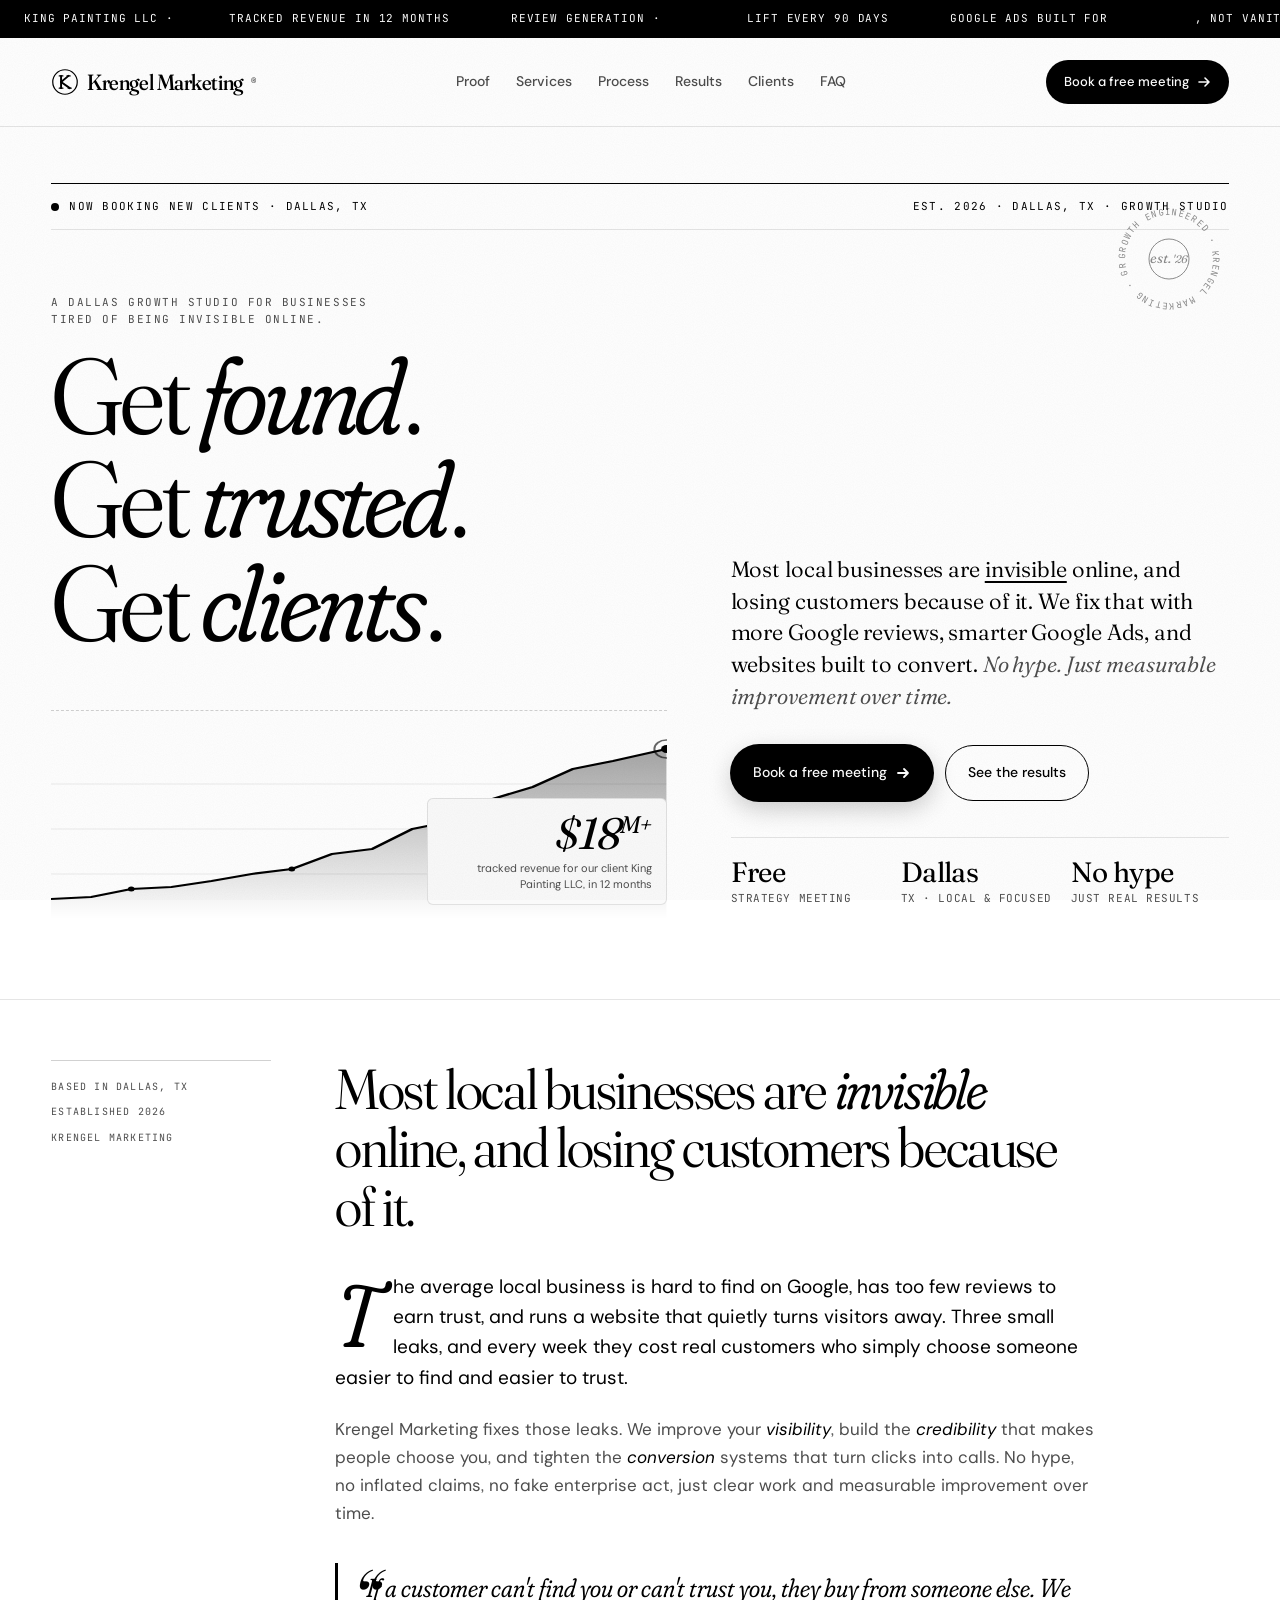
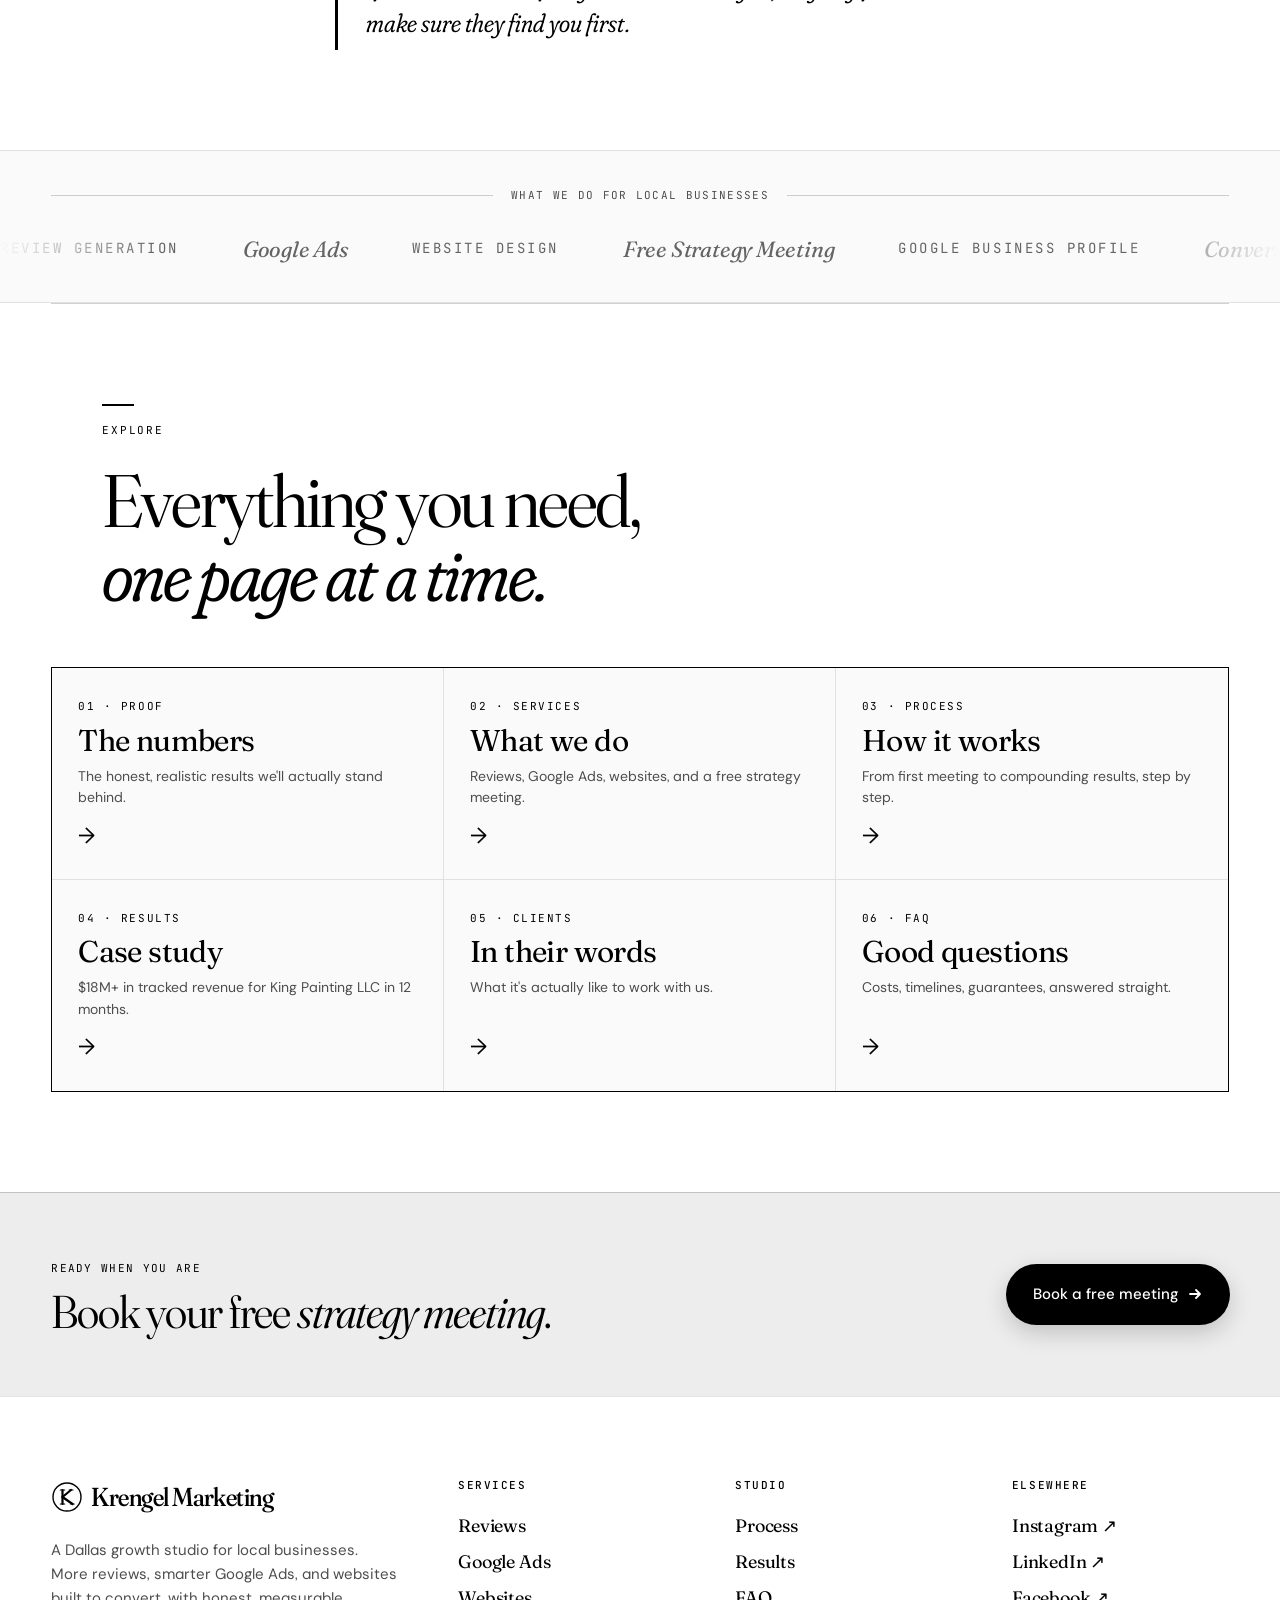
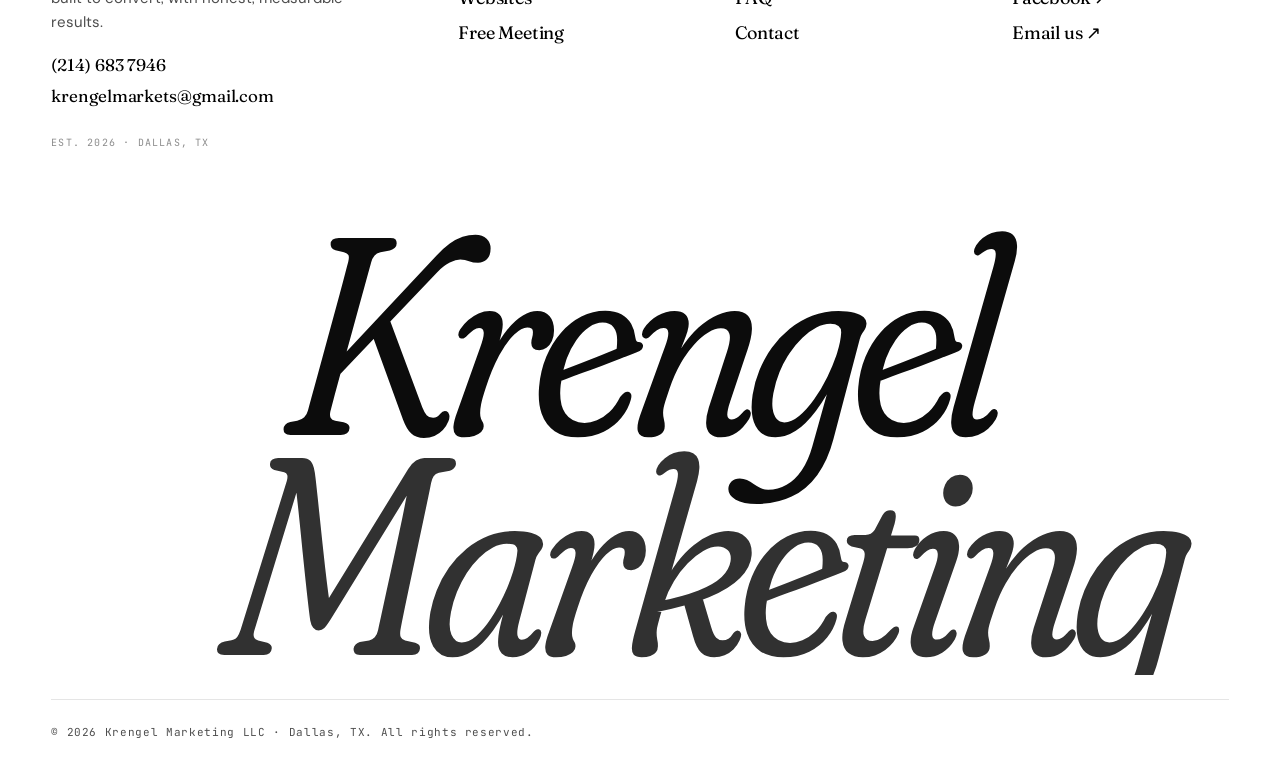
==== index.html @ 88870d75 "Initial site upload" ====
<!DOCTYPE html>
<html lang="en">
<head>
<meta charset="UTF-8" />
<meta name="viewport" content="width=device-width, initial-scale=1.0" />
<meta name="theme-color" content="#000000" />
<title>Krengel Marketing · Get found. Get trusted. Get clients.</title>
<meta name="description" content="Krengel Marketing is a Dallas growth studio for local businesses. More Google reviews, smarter Google Ads, and websites built to convert, with honest, measurable results." />
<meta property="og:title" content="Krengel Marketing · Get found. Get trusted. Get clients." />
<meta property="og:description" content="A Dallas growth studio. More reviews, smarter Google Ads, and high converting websites. No hype, just measurable improvement. Free strategy meeting." />
<meta property="og:type" content="website" />
<link rel="icon" type="image/svg+xml" href="favicon.svg?v=2" />
<link rel="preconnect" href="https://fonts.googleapis.com">
<link rel="preconnect" href="https://fonts.gstatic.com" crossorigin>
<link href="https://fonts.googleapis.com/css2?family=Fraunces:ital,opsz,wght,SOFT@0,9..144,200..900,0..100;1,9..144,200..900,0..100&family=DM+Sans:opsz,wght@9..40,300..700&family=JetBrains+Mono:wght@300..700&display=swap" rel="stylesheet">
<link rel="stylesheet" href="styles.css?v=2" />
<script>document.documentElement.classList.add('js');</script>
</head>
<body data-page="home">

<div class="grain" aria-hidden="true"></div>
<div id="site-ticker"></div>
<div id="site-nav"></div>

<main>

<!-- ===== HERO ===== -->
<section class="hero">
  <div class="hero-meta">
    <span class="meta-pill"><span class="live-dot"></span> Now booking new clients · Dallas, TX</span>
    <span class="meta-edition">EST. 2026 · DALLAS, TX · GROWTH STUDIO</span>
  </div>

  <div class="hero-grid">
    <div class="hero-left">
      <p class="eyebrow">A Dallas growth studio for businesses<br/>tired of being invisible online.</p>
      <h1 class="display">
        <span class="line">Get <em>found</em>.</span>
        <span class="line">Get <em>trusted</em>.</span>
        <span class="line">Get <em>clients</em>.</span>
      </h1>

      <div class="hero-chart" aria-hidden="true">
        <svg viewBox="0 0 460 180" class="chart-svg" preserveAspectRatio="none">
          <defs>
            <linearGradient id="heroFill" x1="0" y1="0" x2="0" y2="1">
              <stop offset="0%" stop-color="currentColor" stop-opacity="0.35"/>
              <stop offset="100%" stop-color="currentColor" stop-opacity="0"/>
            </linearGradient>
          </defs>
          <g stroke="currentColor" stroke-opacity=".08" stroke-width="1">
            <line x1="0" y1="45" x2="460" y2="45"/>
            <line x1="0" y1="90" x2="460" y2="90"/>
            <line x1="0" y1="135" x2="460" y2="135"/>
          </g>
          <path class="hero-area" d="M0,160 L30,158 L60,150 L90,148 L120,142 L150,135 L180,130 L210,115 L240,110 L270,90 L300,82 L330,60 L360,48 L390,30 L420,22 L460,10 L460,180 L0,180 Z" fill="url(#heroFill)"/>
          <path class="hero-line" d="M0,160 L30,158 L60,150 L90,148 L120,142 L150,135 L180,130 L210,115 L240,110 L270,90 L300,82 L330,60 L360,48 L390,30 L420,22 L460,10" fill="none" stroke="currentColor" stroke-width="2.2" stroke-linecap="round" stroke-linejoin="round"/>
          <circle cx="60" cy="150" r="2.5" fill="currentColor"/>
          <circle cx="180" cy="130" r="2.5" fill="currentColor"/>
          <circle cx="300" cy="82" r="2.5" fill="currentColor"/>
          <circle cx="460" cy="10" r="4" fill="currentColor"/>
          <circle cx="460" cy="10" r="9" fill="none" stroke="currentColor" stroke-width="1.5" opacity=".6"/>
        </svg>
        <div class="chart-callout">
          <span class="callout-num">$18<span class="pct">M+</span></span>
          <span class="callout-label">tracked revenue for our client King Painting LLC, in 12 months</span>
        </div>
      </div>
    </div>

    <div class="hero-right">
      <p class="hero-lede">
        Most local businesses are <u>invisible</u> online, and losing customers
        because of it. We fix that with more Google reviews, smarter Google Ads,
        and websites built to convert. <span class="lede-em">No hype. Just measurable improvement over time.</span>
      </p>

      <div class="hero-ctas">
        <a href="contact.html" class="btn btn-primary">
          <span>Book a free meeting</span>
          <svg width="16" height="16" viewBox="0 0 16 16" aria-hidden="true"><path d="M3 8h10M9 4l4 4-4 4" fill="none" stroke="currentColor" stroke-width="1.8" stroke-linecap="round" stroke-linejoin="round"/></svg>
        </a>
        <a href="results.html" class="btn btn-ghost">
          <span>See the results</span>
        </a>
      </div>

      <ul class="hero-trust">
        <li><b>Free</b><span>strategy meeting</span></li>
        <li><b>Dallas</b><span>TX · local &amp; focused</span></li>
        <li><b>No hype</b><span>just real results</span></li>
      </ul>
    </div>
  </div>

  <div class="hero-stamp" aria-hidden="true">
    <svg viewBox="0 0 120 120" width="120" height="120">
      <defs>
        <path id="circlePath" d="M60,60 m-44,0 a44,44 0 1,1 88,0 a44,44 0 1,1 -88,0"/>
      </defs>
      <text font-family="JetBrains Mono, monospace" font-size="9" fill="currentColor" letter-spacing="1.5">
        <textPath href="#circlePath">GROWTH ENGINEERED · KRENGEL MARKETING · GROWTH ENGINEERED · </textPath>
      </text>
      <circle cx="60" cy="60" r="20" fill="none" stroke="currentColor" stroke-width="1"/>
      <text x="60" y="64" text-anchor="middle" font-family="Fraunces, serif" font-size="14" font-style="italic" fill="currentColor">est.<tspan font-size="11" dx="2">'26</tspan></text>
    </svg>
  </div>
</section>

<!-- ===== ABOUT / THE PROBLEM ===== -->
<section class="editorial">
  <div class="ed-grid">
    <aside class="ed-side">
      <span class="mono ed-tag">Based in Dallas, TX</span>
      <span class="mono ed-tag">Established 2026</span>
      <span class="mono ed-tag">Krengel Marketing</span>
    </aside>
    <div class="ed-body">
      <h2 class="ed-h">
        Most local businesses are <em>invisible</em> online,
        and losing customers because of it.
      </h2>
      <p class="ed-lede">
        <span class="dropcap">T</span>he average local business is hard to find on Google,
        has too few reviews to earn trust, and runs a website that quietly turns
        visitors away. Three small leaks, and every week they cost real customers
        who simply choose someone easier to find and easier to trust.
      </p>
      <p class="ed-body-p">
        Krengel Marketing fixes those leaks. We improve your <em>visibility</em>, build
        the <em>credibility</em> that makes people choose you, and tighten the
        <em>conversion</em> systems that turn clicks into calls. No hype, no inflated
        claims, no fake enterprise act, just clear work and measurable improvement
        over time.
      </p>
      <div class="ed-pullquote">
        <span class="pull-mark">“</span>
        <p>If a customer can't find you or can't trust you, they buy from someone else. We make sure they find you first.</p>
      </div>
    </div>
  </div>
</section>

<!-- ===== WHAT WE DO MARQUEE ===== -->
<section class="trust">
  <div class="trust-label">
    <span class="line"></span>
    <span class="mono">What we do for local businesses</span>
    <span class="line"></span>
  </div>
  <div class="logo-marquee">
    <div class="logo-track">
      <span class="logo">REVIEW GENERATION</span>
      <span class="logo serif"><em>Google Ads</em></span>
      <span class="logo">WEBSITE DESIGN</span>
      <span class="logo serif"><em>Free Strategy Meeting</em></span>
      <span class="logo">GOOGLE BUSINESS PROFILE</span>
      <span class="logo serif"><em>Conversion focused</em></span>
      <span class="logo">DALLAS, TX</span>
      <span class="logo">REVIEW GENERATION</span>
      <span class="logo serif"><em>Google Ads</em></span>
      <span class="logo">WEBSITE DESIGN</span>
      <span class="logo serif"><em>Free Strategy Meeting</em></span>
      <span class="logo">GOOGLE BUSINESS PROFILE</span>
      <span class="logo serif"><em>Conversion focused</em></span>
      <span class="logo">DALLAS, TX</span>
    </div>
  </div>
</section>

<!-- ===== EXPLORE HUB ===== -->
<section class="explore">
  <div class="section-header">
    <span class="section-num">Explore</span>
    <h2 class="section-h">Everything you need,<br/><em>one page at a time.</em></h2>
  </div>
  <div class="explore-grid">
    <a class="explore-card" href="proof.html">
      <span class="ec-num">01 · Proof</span>
      <h3>The numbers</h3>
      <p>The honest, realistic results we'll actually stand behind.</p>
      <span class="ec-go" aria-hidden="true">→</span>
    </a>
    <a class="explore-card" href="services.html">
      <span class="ec-num">02 · Services</span>
      <h3>What we do</h3>
      <p>Reviews, Google Ads, websites, and a free strategy meeting.</p>
      <span class="ec-go" aria-hidden="true">→</span>
    </a>
    <a class="explore-card" href="process.html">
      <span class="ec-num">03 · Process</span>
      <h3>How it works</h3>
      <p>From first meeting to compounding results, step by step.</p>
      <span class="ec-go" aria-hidden="true">→</span>
    </a>
    <a class="explore-card" href="results.html">
      <span class="ec-num">04 · Results</span>
      <h3>Case study</h3>
      <p>$18M+ in tracked revenue for King Painting LLC in 12 months.</p>
      <span class="ec-go" aria-hidden="true">→</span>
    </a>
    <a class="explore-card" href="clients.html">
      <span class="ec-num">05 · Clients</span>
      <h3>In their words</h3>
      <p>What it's actually like to work with us.</p>
      <span class="ec-go" aria-hidden="true">→</span>
    </a>
    <a class="explore-card" href="faq.html">
      <span class="ec-num">06 · FAQ</span>
      <h3>Good questions</h3>
      <p>Costs, timelines, guarantees, answered straight.</p>
      <span class="ec-go" aria-hidden="true">→</span>
    </a>
  </div>
</section>

<!-- ===== CTA BAND ===== -->
<section class="cta-band">
  <div class="cta-band-inner">
    <div class="cta-band-text">
      <span class="mono">Ready when you are</span>
      <h2>Book your free <em>strategy meeting</em>.</h2>
    </div>
    <a href="contact.html" class="btn btn-primary btn-lg">
      <span>Book a free meeting</span>
      <svg width="16" height="16" viewBox="0 0 16 16" aria-hidden="true"><path d="M3 8h10M9 4l4 4-4 4" fill="none" stroke="currentColor" stroke-width="1.8" stroke-linecap="round" stroke-linejoin="round"/></svg>
    </a>
  </div>
</section>

</main>

<div id="site-footer"></div>

<script src="chrome.js?v=2"></script>
<script src="script.js?v=2"></script>
</body>
</html>
---- styles.css ----
/* ============================================================
   KRENGEL MARKETING — Quantitative editorial · "Monochrome"
   Pure white paper, pure black ink, monochrome
   Fraunces (serif display) · DM Sans (body) · JetBrains Mono (data)
   ============================================================ */

*, *::before, *::after { box-sizing: border-box; margin: 0; padding: 0; }

:root {
  /* Light palette */
  --bg:        #FFFFFF;
  --paper:     #FAFAFA;
  --ink:       #000000;
  --ink-soft:  #4D4D4D;
  --ink-faint: #8C8C8C;
  --line:      rgba(0, 0, 0, 0.10);
  --line-2:    rgba(0, 0, 0, 0.18);

  /* Dark palette */
  --dark-bg:    #000000;
  --dark-paper: #141414;
  --dark-ink:   #FFFFFF;
  --dark-soft:  #B3B3B3;
  --dark-line:  rgba(255, 255, 255, 0.12);

  /* Accent — pure mono: accent = ink. Dark sections override below. */
  --accent:      #000000;
  --accent-deep: #000000;
  --accent-soft: #EDEDED;

  /* Type */
  --f-display: 'Fraunces', 'Times New Roman', serif;
  --f-body:    'DM Sans', system-ui, sans-serif;
  --f-mono:    'JetBrains Mono', ui-monospace, monospace;

  /* Layout */
  --w-max: 1280px;
  --pad:   max(20px, 4vw);
  --radius: 18px;
}

/* In any dark section, flip accent + text color to white so italics, dots, lines,
   stars, and inline-SVG charts (which use currentColor) stay visible. */
.services, .results, .cta, .case-results {
  --accent:      #FFFFFF;
  --accent-deep: #FFFFFF;
  --accent-soft: #2A2A2A;
  color: var(--dark-ink);
}
/* Inside dark sections, the primary button is white (accent=white), so its
   label needs to be black for contrast. */
.services .btn-primary,
.results .btn-primary,
.cta .btn-primary,
.case-results .btn-primary {
  color: var(--dark-bg);
}

html { scroll-behavior: smooth; -webkit-text-size-adjust: 100%; }

body {
  font-family: var(--f-body);
  background: var(--bg);
  color: var(--ink);
  font-size: 17px;
  line-height: 1.55;
  -webkit-font-smoothing: antialiased;
  text-rendering: optimizeLegibility;
  overflow-x: hidden;
  font-feature-settings: "ss01", "ss02";
}

a { color: inherit; text-decoration: none; }
button { font: inherit; background: none; border: none; color: inherit; cursor: pointer; }
img, svg { display: block; max-width: 100%; }
input, textarea, select { font: inherit; color: inherit; }
::selection { background: var(--accent); color: #fff; }

/* paper grain overlay — adds analog texture */
.grain {
  position: fixed; inset: 0; pointer-events: none; z-index: 999;
  opacity: 0.05; mix-blend-mode: multiply;
  background-image: url("data:image/svg+xml;utf8,<svg xmlns='http://www.w3.org/2000/svg' width='160' height='160'><filter id='n'><feTurbulence type='fractalNoise' baseFrequency='0.9' numOctaves='2' seed='5'/><feColorMatrix values='0 0 0 0 0 0 0 0 0 0 0 0 0 0 0 0 0 0 1 0'/></filter><rect width='160' height='160' filter='url(%23n)' opacity='0.6'/></svg>");
}

/* ===== UTILITIES ===== */
.mono { font-family: var(--f-mono); font-size: 11px; letter-spacing: 0.12em; text-transform: uppercase; }
.eyebrow { font-family: var(--f-mono); font-size: 11px; letter-spacing: 0.14em; text-transform: uppercase; color: var(--ink-soft); }

/* ===== TICKER ===== */
.ticker {
  position: relative;
  background: var(--ink);
  color: var(--bg);
  border-bottom: 1px solid var(--ink);
  overflow: hidden;
  height: 38px;
  display: flex;
  align-items: center;
}
.ticker-track {
  display: flex; align-items: center; gap: 28px;
  white-space: nowrap;
  animation: scroll-left 60s linear infinite;
  padding-left: 24px;
  will-change: transform;
}
.t-item { font-family: var(--f-mono); font-size: 11px; letter-spacing: 0.08em; text-transform: uppercase; }
.t-item b { color: var(--accent); font-weight: 500; }
.t-dot { color: var(--accent); font-size: 6px; opacity: 0.8; }
@keyframes scroll-left {
  to { transform: translateX(-50%); }
}

/* ===== NAV ===== */
.nav {
  position: sticky; top: 0; z-index: 50;
  display: flex; align-items: center; justify-content: space-between;
  padding: 22px var(--pad);
  background: rgba(255, 255, 255, 0.78);
  backdrop-filter: saturate(140%) blur(14px);
  -webkit-backdrop-filter: saturate(140%) blur(14px);
  border-bottom: 1px solid var(--line);
}
.brand {
  display: inline-flex; align-items: center; gap: 8px;
  font-family: var(--f-display); font-weight: 500; font-size: 22px;
  letter-spacing: -0.02em;
  color: var(--ink);
}
/* The Seal — color inherits from .brand (ink). On hover the seal warms to the accent orange. */
.brand-mark { color: inherit; display: inline-flex; transition: color .25s ease; }
.brand:hover .brand-mark { color: var(--accent); }
.brand-text { font-variation-settings: "opsz" 144, "SOFT" 50; }
.brand-trade { font-family: var(--f-mono); font-size: 9px; vertical-align: super; color: var(--ink-soft); }

.nav-links {
  display: flex; gap: 26px;
}
.nav-links a {
  font-family: var(--f-body); font-size: 14px; font-weight: 500;
  color: var(--ink-soft);
  position: relative;
  transition: color .2s ease;
}
.nav-links a::after {
  content: ''; position: absolute; left: 50%; bottom: -6px; width: 0; height: 1px;
  background: var(--accent);
  transition: width .25s ease, left .25s ease;
}
.nav-links a:hover { color: var(--ink); }
.nav-links a:hover::after { width: 100%; left: 0; }
.nav-links a.active { color: var(--ink); }
.nav-links a.active::after { width: 100%; left: 0; }

.nav-cta {
  display: inline-flex; align-items: center; gap: 8px;
  background: var(--ink); color: var(--bg);
  padding: 12px 18px; border-radius: 999px;
  font-size: 13px; font-weight: 500;
  transition: transform .2s ease, background .2s ease;
}
.nav-cta:hover { background: var(--accent); transform: translateY(-1px); }

/* ===== HERO ===== */
.hero {
  position: relative;
  padding: 56px var(--pad) 80px;
  max-width: var(--w-max);
  margin: 0 auto;
}
.hero-meta {
  display: flex; justify-content: space-between; align-items: center;
  border-top: 1px solid var(--ink);
  border-bottom: 1px solid var(--line);
  padding: 14px 0;
  margin-bottom: 64px;
  font-family: var(--f-mono); font-size: 11px; letter-spacing: 0.12em; text-transform: uppercase;
}
.meta-pill { display: inline-flex; align-items: center; gap: 10px; }
.live-dot {
  display: inline-block; width: 8px; height: 8px; border-radius: 50%;
  background: var(--accent);
  position: relative;
  animation: pulse 2s ease-in-out infinite;
}
@keyframes pulse {
  0%, 100% { box-shadow: 0 0 0 0 rgba(0, 0, 0, 0.6); }
  50%      { box-shadow: 0 0 0 8px rgba(0, 0, 0, 0); }
}

.hero-grid {
  display: grid; grid-template-columns: 1.05fr 0.85fr;
  gap: 64px; align-items: end;
  position: relative;
}

.hero-left { position: relative; }

.display {
  font-family: var(--f-display);
  font-weight: 350;
  font-size: clamp(56px, 8.4vw, 132px);
  line-height: 0.96;
  letter-spacing: -0.035em;
  margin-top: 16px;
  font-variation-settings: "opsz" 144, "SOFT" 40;
}
.display .line { display: block; }
.display em {
  font-style: italic; font-weight: 350;
  font-variation-settings: "opsz" 144, "SOFT" 100;
  color: var(--accent);
  padding-right: 0.05em;
}

.hero-chart {
  margin-top: 56px;
  position: relative;
  border-top: 1px dashed var(--line-2);
  padding-top: 28px;
}
.chart-svg { width: 100%; height: 180px; }
.chart-callout {
  position: absolute; right: 0; bottom: 14px;
  text-align: right;
  background: var(--paper);
  padding: 12px 14px;
  border: 1px solid var(--line);
  border-radius: 6px;
  max-width: 240px;
}
.callout-num {
  display: block;
  font-family: var(--f-display); font-style: italic; font-weight: 400;
  font-size: 44px; color: var(--accent); line-height: 1;
  letter-spacing: -0.02em;
}
.callout-num .pct { font-size: 24px; vertical-align: super; }
.callout-label {
  display: block; margin-top: 6px;
  font-size: 11px; line-height: 1.4; color: var(--ink-soft);
}

.hero-right {
  position: relative; padding-bottom: 12px;
}
.hero-lede {
  font-family: var(--f-display);
  font-weight: 350; font-size: 22px; line-height: 1.45;
  letter-spacing: -0.005em;
  color: var(--ink);
  margin-bottom: 32px;
  font-variation-settings: "opsz" 30;
}
.hero-lede u { text-decoration: underline; text-decoration-color: var(--accent); text-decoration-thickness: 2px; text-underline-offset: 4px; }
.lede-em { font-style: italic; color: var(--ink-soft); }

.hero-ctas { display: flex; gap: 12px; margin-bottom: 36px; flex-wrap: wrap; }

.btn {
  display: inline-flex; align-items: center; gap: 8px;
  padding: 16px 22px;
  border-radius: 999px;
  font-weight: 500; font-size: 14px;
  transition: transform .2s ease, background .2s ease, color .2s ease, box-shadow .2s ease;
  cursor: pointer;
}
.btn-primary {
  background: var(--accent); color: #fff;
  box-shadow: 0 0 0 1px var(--accent), 0 8px 24px rgba(0, 0, 0, 0.2);
}
.btn-primary:hover { background: var(--accent-deep); transform: translateY(-2px); box-shadow: 0 0 0 1px var(--accent-deep), 0 12px 30px rgba(0, 0, 0, 0.32); }
.btn-ghost {
  background: transparent; color: var(--ink);
  border: 1px solid var(--ink);
}
.btn-ghost:hover { background: var(--ink); color: var(--bg); }
.btn-block { width: 100%; justify-content: center; padding: 18px 22px; font-size: 15px; }

.hero-trust {
  list-style: none;
  display: grid; grid-template-columns: repeat(3, 1fr);
  border-top: 1px solid var(--line); padding-top: 20px;
  gap: 12px;
}
.hero-trust li {
  display: flex; flex-direction: column; gap: 4px;
}
.hero-trust b {
  font-family: var(--f-display); font-weight: 400; font-size: 28px;
  letter-spacing: -0.02em; line-height: 1;
}
.hero-trust span {
  font-size: 11px; color: var(--ink-soft); letter-spacing: 0.05em; text-transform: uppercase;
  font-family: var(--f-mono);
}

.hero-stamp {
  position: absolute;
  top: 72px; right: var(--pad);
  color: var(--ink); opacity: 0.45;
  animation: stamp-rotate 30s linear infinite;
  pointer-events: none;
}
@keyframes stamp-rotate { to { transform: rotate(360deg); } }

/* ===== TRUST / LOGO MARQUEE ===== */
.trust {
  border-top: 1px solid var(--line);
  border-bottom: 1px solid var(--line);
  padding: 36px 0;
  background: var(--paper);
  overflow: hidden;
}
.trust-label {
  display: flex; align-items: center; gap: 18px;
  max-width: var(--w-max); margin: 0 auto;
  padding: 0 var(--pad) 28px;
  color: var(--ink-soft);
}
.trust-label .line {
  flex: 1; height: 1px; background: var(--line-2);
}
.trust-label .mono { white-space: nowrap; }

.logo-marquee {
  overflow: hidden;
  mask-image: linear-gradient(90deg, transparent, #000 12%, #000 88%, transparent);
}
.logo-track {
  display: flex; align-items: center; gap: 64px;
  white-space: nowrap;
  animation: scroll-left 50s linear infinite;
  font-family: var(--f-mono);
  font-size: 14px; letter-spacing: 0.18em; text-transform: uppercase;
  color: var(--ink);
}
.logo-track .logo { opacity: 0.6; transition: opacity .25s; }
.logo-track:hover .logo { opacity: 0.35; }
.logo-track .logo:hover { opacity: 1; color: var(--accent); }
.logo-track .serif {
  font-family: var(--f-display); font-style: italic; font-size: 22px;
  letter-spacing: -0.01em; text-transform: none;
  font-weight: 400;
}

/* ===== SECTION HEADERS ===== */
.section-header {
  max-width: var(--w-max); margin: 0 auto;
  padding: 100px var(--pad) 56px;
  border-top: 1px solid var(--line-2);
  position: relative;
}
.section-header.dark { border-color: var(--dark-line); }
.section-num {
  display: inline-block;
  font-family: var(--f-mono); font-size: 11px;
  letter-spacing: 0.16em; text-transform: uppercase;
  color: var(--accent);
  padding-top: 18px;
  position: relative;
}
.section-num::before {
  content: ''; position: absolute; left: 0; top: 0; width: 32px; height: 2px; background: var(--accent);
}
.section-h {
  font-family: var(--f-display);
  font-weight: 350;
  font-size: clamp(40px, 5.8vw, 80px);
  line-height: 1.0;
  letter-spacing: -0.03em;
  margin-top: 22px;
  font-variation-settings: "opsz" 144, "SOFT" 30;
}
.section-h em {
  font-style: italic; color: var(--accent);
  font-variation-settings: "opsz" 144, "SOFT" 100;
}
.section-sub {
  margin-top: 22px; max-width: 580px;
  font-size: 17px; color: var(--ink-soft);
}

/* ===== STATS ===== */
.stats { max-width: var(--w-max); margin: 0 auto; padding: 0 var(--pad) 100px; }
.stats-grid {
  display: grid; grid-template-columns: repeat(4, 1fr);
  border: 1px solid var(--ink);
  background: var(--paper);
}
.stat {
  padding: 28px;
  border-right: 1px solid var(--line);
  position: relative;
  transition: background .25s ease;
}
.stat:last-child { border-right: none; }
.stat:hover { background: var(--accent-soft); }

.stat-top {
  display: flex; justify-content: space-between; align-items: center;
  margin-bottom: 18px;
}
.stat-label { font-family: var(--f-mono); font-size: 10px; letter-spacing: 0.14em; text-transform: uppercase; color: var(--ink-soft); }
.stat-delta { font-family: var(--f-mono); font-size: 10px; color: var(--accent); letter-spacing: 0.06em; }
.stat-num {
  font-family: var(--f-display);
  font-weight: 350; font-style: italic;
  font-size: clamp(48px, 5vw, 72px);
  line-height: 1;
  letter-spacing: -0.03em;
  color: var(--ink);
  font-variation-settings: "opsz" 144, "SOFT" 100;
}
.sparkline { margin: 22px 0; width: 100%; height: 36px; }
.sparkline.ring { height: 52px; }
.stat-foot { font-size: 13px; color: var(--ink-soft); border-top: 1px solid var(--line); padding-top: 14px; }

/* ===== EDITORIAL ===== */
.editorial {
  max-width: var(--w-max); margin: 0 auto;
  padding: 60px var(--pad) 100px;
  border-top: 1px solid var(--line);
}
.ed-grid {
  display: grid; grid-template-columns: 220px 1fr;
  gap: 64px;
}
.ed-side {
  display: flex; flex-direction: column; gap: 10px;
  padding-top: 18px;
  border-top: 1px solid var(--line-2);
  color: var(--ink-soft);
}
.ed-tag { font-size: 10px !important; }
.ed-body { max-width: 760px; }
.ed-h {
  font-family: var(--f-display); font-weight: 350;
  font-size: clamp(34px, 4.4vw, 60px);
  line-height: 1.04; letter-spacing: -0.025em;
  margin-bottom: 36px;
  font-variation-settings: "opsz" 144, "SOFT" 30;
}
.ed-h em {
  font-style: italic; color: var(--accent);
  font-variation-settings: "opsz" 144, "SOFT" 100;
}
.ed-lede { font-size: 19px; line-height: 1.6; margin-bottom: 22px; color: var(--ink); }
.ed-body-p { font-size: 17px; line-height: 1.65; margin-bottom: 28px; color: var(--ink-soft); }
.ed-body-p em { color: var(--ink); font-style: italic; }
.dropcap {
  float: left; font-family: var(--f-display); font-style: italic;
  font-size: 88px; line-height: 0.85; padding-right: 12px; padding-top: 6px;
  font-weight: 350; color: var(--accent);
  font-variation-settings: "opsz" 144, "SOFT" 100;
}
.ed-pullquote {
  border-left: 3px solid var(--accent);
  padding: 8px 0 8px 28px; margin-top: 36px;
  position: relative;
}
.pull-mark {
  font-family: var(--f-display);
  font-size: 80px; color: var(--accent); line-height: 0.5; font-style: italic;
  position: absolute; top: 18px; left: 12px;
}
.ed-pullquote p {
  font-family: var(--f-display); font-style: italic; font-weight: 350;
  font-size: 26px; line-height: 1.35; color: var(--ink);
  font-variation-settings: "opsz" 144, "SOFT" 100;
}

/* ===== SERVICES (DARK) ===== */
.services {
  background: var(--dark-bg); color: var(--dark-ink);
  padding-bottom: 100px;
  position: relative;
}
.services .section-h em { color: var(--accent); }
.services .section-num { color: var(--accent); }

.service-stack {
  max-width: var(--w-max); margin: 0 auto;
  padding: 0 var(--pad);
  display: flex; flex-direction: column;
}
.service {
  display: grid;
  grid-template-columns: 80px 1fr 320px;
  gap: 40px;
  padding: 48px 0;
  border-top: 1px solid var(--dark-line);
  align-items: start;
  transition: padding .35s ease;
  position: relative;
}
.service:last-child { border-bottom: 1px solid var(--dark-line); }
.service:hover { padding-left: 16px; padding-right: 16px; }
.service::before {
  content: ''; position: absolute; left: 0; top: 0; width: 0; height: 100%;
  background: var(--accent); opacity: 0;
  transition: width .35s ease, opacity .25s ease;
}
.service:hover::before { width: 3px; opacity: 1; }

.svc-num {
  font-family: var(--f-display); font-style: italic; font-weight: 350;
  font-size: 60px; line-height: 1; color: var(--accent);
  font-variation-settings: "opsz" 144, "SOFT" 100;
}
.svc-num.inline { display: inline-block; font-size: 36px; margin-right: 16px; vertical-align: -4px; }
.svc-main { padding-top: 6px; }
.svc-main.full { grid-column: 1 / -1; padding-top: 0; }
.svc-title {
  font-family: var(--f-display); font-weight: 400; font-size: clamp(28px, 3.4vw, 44px);
  letter-spacing: -0.02em; line-height: 1.05;
  margin-bottom: 16px;
  font-variation-settings: "opsz" 144, "SOFT" 50;
}
.svc-desc {
  font-size: 16px; line-height: 1.6; color: var(--dark-soft);
  max-width: 560px;
  margin-bottom: 22px;
}
.svc-list {
  list-style: none;
  display: flex; flex-direction: column; gap: 8px;
}
.svc-list.inline { flex-direction: row; flex-wrap: wrap; gap: 14px; }
.svc-list li {
  font-family: var(--f-mono); font-size: 11px; letter-spacing: 0.1em; text-transform: uppercase;
  color: var(--dark-soft);
  padding: 8px 12px; border: 1px solid var(--dark-line); border-radius: 999px;
  display: inline-block; width: fit-content;
}
.svc-art {
  color: var(--dark-ink);
  background: var(--dark-paper);
  border: 1px solid var(--dark-line);
  border-radius: 14px;
  padding: 20px;
  aspect-ratio: 11/9;
}
.svc-art svg { width: 100%; height: 100%; }

/* ===== PROCESS ===== */
.process { max-width: var(--w-max); margin: 0 auto; padding: 0 var(--pad) 100px; }
.process-list {
  list-style: none;
  display: grid; grid-template-columns: repeat(4, 1fr);
  gap: 0;
  border: 1px solid var(--ink);
  background: var(--paper);
}
.step {
  padding: 32px 28px 40px;
  border-right: 1px solid var(--line);
  position: relative;
}
.step:last-child { border-right: none; }
.step-num {
  font-family: var(--f-display); font-style: italic; font-weight: 350;
  font-size: 36px; color: var(--accent);
  font-variation-settings: "opsz" 144, "SOFT" 100;
}
.step-line {
  height: 1px; background: var(--line-2); margin: 22px 0 24px;
  position: relative; overflow: hidden;
}
.step-line::after {
  content: ''; position: absolute; left: 0; top: 0; height: 100%; width: 0;
  background: var(--accent); transition: width 1.2s ease;
}
.step.in .step-line::after { width: 100%; }
.step-meta { font-family: var(--f-mono); font-size: 10px; letter-spacing: 0.14em; text-transform: uppercase; color: var(--ink-soft); }
.step-title {
  font-family: var(--f-display); font-weight: 400; font-size: 26px;
  letter-spacing: -0.02em; line-height: 1.1;
  margin: 8px 0 12px;
}
.step-body p { font-size: 14px; line-height: 1.55; color: var(--ink-soft); }

/* ===== RESULTS / CASE (DARK) ===== */
.results {
  background: var(--dark-bg); color: var(--dark-ink);
  padding-bottom: 100px;
}
.results .section-num { color: var(--accent); }
.case {
  max-width: var(--w-max); margin: 0 auto;
  padding: 0 var(--pad);
}
.case-head {
  display: grid; grid-template-columns: 1fr 320px;
  gap: 40px; align-items: end;
  margin-bottom: 56px;
  padding-bottom: 28px;
  border-bottom: 1px solid var(--dark-line);
}
.case-tag { font-family: var(--f-mono); font-size: 11px; letter-spacing: 0.14em; text-transform: uppercase; color: var(--accent); }
.case-name {
  font-family: var(--f-display); font-style: italic; font-weight: 400;
  font-size: clamp(40px, 5vw, 72px);
  letter-spacing: -0.02em; line-height: 1;
  margin: 10px 0 14px;
  font-variation-settings: "opsz" 144, "SOFT" 80;
}
.case-sub { color: var(--dark-soft); font-size: 16px; max-width: 580px; }
.case-meta {
  display: flex; flex-direction: column; gap: 8px;
  font-family: var(--f-mono); font-size: 11px; letter-spacing: 0.08em;
  color: var(--dark-soft); text-transform: uppercase;
}
.case-meta b { color: var(--dark-ink); margin-right: 8px; font-weight: 500; }

.case-chart-wrap {
  display: grid; grid-template-columns: 60px 1fr;
  gap: 12px;
  margin-bottom: 60px;
}
.case-axis-y {
  display: flex; flex-direction: column-reverse; justify-content: space-between;
  font-family: var(--f-mono); font-size: 10px; color: var(--dark-soft);
  padding: 0 0 24px;
}
.case-chart { width: 100%; height: 320px; }
.case-axis-x {
  grid-column: 2;
  display: flex; justify-content: space-between;
  font-family: var(--f-mono); font-size: 10px; color: var(--dark-soft);
  padding-top: 10px; border-top: 1px solid var(--dark-line);
  margin-top: -10px;
  letter-spacing: 0.1em;
}

.case-results {
  display: grid; grid-template-columns: repeat(4, 1fr);
  border: 1px solid var(--dark-line);
  background: var(--dark-paper);
}
.case-result {
  padding: 24px;
  border-right: 1px solid var(--dark-line);
  display: flex; flex-direction: column; gap: 10px;
}
.case-result:last-child { border-right: none; }
.cr-label { font-family: var(--f-mono); font-size: 10px; letter-spacing: 0.14em; text-transform: uppercase; color: var(--dark-soft); }
.cr-num {
  font-family: var(--f-display); font-style: italic; font-weight: 350;
  font-size: clamp(36px, 4vw, 54px); color: var(--accent);
  letter-spacing: -0.03em; line-height: 1;
  font-variation-settings: "opsz" 144, "SOFT" 100;
}
.cr-detail { font-size: 13px; color: var(--dark-soft); }

/* ===== CALCULATOR ===== */
.calc { max-width: var(--w-max); margin: 0 auto; padding: 0 var(--pad) 100px; }
.calc-grid {
  display: grid; grid-template-columns: 380px 1fr;
  gap: 56px;
  border: 1px solid var(--ink);
  border-radius: var(--radius);
  overflow: hidden;
  background: var(--paper);
}
.calc-inputs {
  padding: 36px 32px;
  background: var(--ink); color: var(--bg);
  display: flex; flex-direction: column; gap: 32px;
}
.calc-field { display: flex; flex-direction: column; gap: 10px; }
.calc-field label {
  font-family: var(--f-mono); font-size: 10px; letter-spacing: 0.14em; text-transform: uppercase;
  color: var(--dark-soft);
}
.calc-value {
  font-family: var(--f-display); font-style: italic; font-weight: 350;
  font-size: 40px; color: var(--accent);
  letter-spacing: -0.02em; line-height: 1;
  font-variation-settings: "opsz" 144, "SOFT" 100;
}
.calc-field input[type="range"] {
  -webkit-appearance: none; appearance: none;
  width: 100%; height: 2px; background: var(--dark-line);
  outline: none;
}
.calc-field input[type="range"]::-webkit-slider-thumb {
  -webkit-appearance: none; appearance: none;
  width: 22px; height: 22px; border-radius: 50%;
  background: var(--accent);
  border: 3px solid var(--ink);
  cursor: grab;
  box-shadow: 0 0 0 1px var(--accent);
  transition: transform .15s ease;
}
.calc-field input[type="range"]::-webkit-slider-thumb:hover { transform: scale(1.15); }
.calc-field input[type="range"]::-moz-range-thumb {
  width: 22px; height: 22px; border-radius: 50%; background: var(--accent);
  border: 3px solid var(--ink); cursor: grab;
}
.range-marks {
  display: flex; justify-content: space-between;
  font-family: var(--f-mono); font-size: 9px; letter-spacing: 0.1em; color: var(--dark-soft);
}

.industry-pills { display: flex; flex-wrap: wrap; gap: 8px; }
.ind-pill {
  font-family: var(--f-mono); font-size: 10px; letter-spacing: 0.08em;
  padding: 8px 14px; border-radius: 999px;
  border: 1px solid var(--dark-line); color: var(--dark-soft);
  transition: all .2s ease;
}
.ind-pill:hover { color: var(--bg); border-color: var(--bg); }
.ind-pill.active { background: var(--accent); color: #fff; border-color: var(--accent); }

.calc-output {
  padding: 36px 32px;
  display: flex; flex-direction: column; gap: 28px;
}
.calc-chart-wrap { position: relative; }
#calcChart { width: 100%; height: 260px; }
.calc-axis-x {
  display: flex; justify-content: space-between;
  font-family: var(--f-mono); font-size: 10px; color: var(--ink-soft);
  letter-spacing: 0.1em; text-transform: uppercase;
  border-top: 1px solid var(--line);
  padding-top: 10px;
}

.calc-results {
  display: grid; grid-template-columns: repeat(3, 1fr); gap: 1px;
  background: var(--line); border: 1px solid var(--line);
}
.calc-kpi {
  background: var(--paper); padding: 18px 16px;
  display: flex; flex-direction: column; gap: 8px;
}
.calc-kpi .cr-label { color: var(--ink-soft); }
.calc-kpi .cr-num { font-size: 32px; color: var(--accent); }

.calc-note { font-size: 12px; color: var(--ink-faint); font-style: italic; }

/* ===== DASHBOARD MOCK ===== */
.dash { max-width: var(--w-max); margin: 0 auto; padding: 0 var(--pad) 100px; }
.dash-frame {
  border: 1px solid var(--ink);
  border-radius: var(--radius);
  overflow: hidden;
  background: var(--paper);
  box-shadow: 0 30px 80px -30px rgba(0, 0, 0, 0.25);
}
.dash-chrome {
  display: flex; align-items: center; gap: 16px;
  padding: 14px 18px;
  background: var(--ink); color: var(--bg);
  border-bottom: 1px solid var(--ink);
}
.dash-dots { display: flex; gap: 6px; }
.dash-dots span {
  display: inline-block; width: 10px; height: 10px; border-radius: 50%;
  background: var(--dark-soft); opacity: 0.5;
}
.dash-dots span:nth-child(1) { background: #FF5F57; opacity: 1; }
.dash-dots span:nth-child(2) { background: #FEBC2E; opacity: 1; }
.dash-dots span:nth-child(3) { background: #28C840; opacity: 1; }
.dash-url {
  flex: 1;
  font-family: var(--f-mono); font-size: 12px; color: var(--dark-soft);
  text-align: center;
  background: var(--dark-paper); padding: 6px 14px; border-radius: 999px;
  letter-spacing: 0.04em;
}
.dash-pill {
  display: inline-flex; align-items: center; gap: 8px;
  font-family: var(--f-mono); font-size: 10px; letter-spacing: 0.1em;
  color: var(--dark-soft);
}

.dash-body {
  display: grid; grid-template-columns: 220px 1fr;
  min-height: 480px;
}
.dash-side {
  background: var(--bg);
  border-right: 1px solid var(--line);
  padding: 22px 18px;
  display: flex; flex-direction: column;
}
.dash-side-h {
  font-family: var(--f-display); font-weight: 500; font-size: 18px;
  letter-spacing: -0.01em;
  padding-bottom: 18px; border-bottom: 1px solid var(--line);
  margin-bottom: 18px;
}
.dash-nav { list-style: none; display: flex; flex-direction: column; gap: 4px; flex: 1; }
.dash-nav li {
  font-size: 13px; padding: 9px 12px; border-radius: 6px;
  color: var(--ink-soft); cursor: pointer; transition: all .2s;
}
.dash-nav li:hover { background: var(--paper); color: var(--ink); }
.dash-nav li.active { background: var(--ink); color: var(--bg); }
.dash-side-foot {
  display: flex; flex-direction: column; gap: 4px;
  padding-top: 16px; border-top: 1px solid var(--line);
  font-family: var(--f-mono); font-size: 11px; color: var(--ink-soft); letter-spacing: 0.06em;
}
.dash-side-foot b { color: var(--ink); font-weight: 500; font-size: 13px; font-family: var(--f-body); }

.dash-main { padding: 24px; display: flex; flex-direction: column; gap: 20px; }
.dash-kpis { display: grid; grid-template-columns: repeat(4, 1fr); gap: 12px; }
.dash-kpi {
  background: var(--bg); padding: 14px;
  border-radius: 10px;
  display: flex; flex-direction: column; gap: 4px;
}
.dk-label { font-family: var(--f-mono); font-size: 9px; letter-spacing: 0.14em; text-transform: uppercase; color: var(--ink-soft); }
.dk-num { font-family: var(--f-display); font-weight: 400; font-size: 30px; letter-spacing: -0.02em; line-height: 1; }
.dk-delta { font-family: var(--f-mono); font-size: 10px; color: var(--accent); letter-spacing: 0.06em; }

.dash-charts {
  display: grid;
  grid-template-columns: 1.5fr 1fr 1fr;
  gap: 12px;
  flex: 1;
}
.dash-card {
  background: var(--bg);
  border-radius: 10px;
  padding: 16px;
  display: flex; flex-direction: column;
}
.dash-card.big { grid-column: 1 / 2; grid-row: 1 / 3; }
.dc-h {
  display: flex; justify-content: space-between; align-items: center;
  font-size: 13px; font-weight: 500;
  margin-bottom: 14px;
}
.dc-h .small { font-size: 10px; color: var(--accent); }
.dc-svg { width: 100%; height: 180px; }
.donut { display: flex; align-items: center; gap: 14px; }
.donut svg { width: 80px; height: 80px; flex-shrink: 0; }
.donut-legend { list-style: none; font-size: 11px; line-height: 1.7; color: var(--ink-soft); }
.donut-legend i { display: inline-block; width: 9px; height: 9px; border-radius: 50%; margin-right: 6px; vertical-align: middle; }
.dash-reviews { list-style: none; display: flex; flex-direction: column; gap: 10px; font-size: 11px; }
.dash-reviews li { padding-bottom: 8px; border-bottom: 1px solid var(--line); }
.dash-reviews li:last-child { border-bottom: none; }
.dash-reviews b { display: inline-block; font-weight: 600; }
.dash-reviews .stars { color: var(--accent); margin-left: 6px; font-size: 9px; letter-spacing: 1px; }
.dash-reviews p { color: var(--ink-soft); margin-top: 3px; line-height: 1.4; }

/* ===== TESTIMONIALS ===== */
.testimonials { max-width: var(--w-max); margin: 0 auto; padding: 0 var(--pad) 100px; }
.tests-grid {
  display: grid; grid-template-columns: 1fr 1.2fr 1fr;
  gap: 24px;
  align-items: start;
}
.tests-grid.tests-single {
  grid-template-columns: 1fr;
  max-width: 880px;
  margin: 0 auto;
}
.tests-grid.tests-single .test blockquote {
  font-size: clamp(22px, 2.6vw, 32px);
  line-height: 1.4;
}
.tests-grid.tests-single .test { padding: 48px 44px; }
.test {
  border: 1px solid var(--ink);
  background: var(--paper);
  padding: 32px 28px;
  display: flex; flex-direction: column; gap: 24px;
  transition: transform .25s ease, background .25s ease;
}
.test:hover { transform: translateY(-4px); background: var(--accent-soft); }
.test.featured {
  background: var(--ink); color: var(--bg);
  border-color: var(--ink);
  transform: translateY(-16px);
}
.test.featured:hover { background: var(--ink); }
.test blockquote {
  font-family: var(--f-display); font-weight: 350; font-style: italic;
  font-size: clamp(18px, 1.6vw, 22px);
  line-height: 1.45; letter-spacing: -0.005em;
  position: relative;
  font-variation-settings: "opsz" 30, "SOFT" 100;
}
.test .qmark {
  font-size: 60px; color: var(--accent); line-height: 0;
  margin-right: 6px; vertical-align: -22px;
  font-family: var(--f-display); font-style: italic;
}
.test figcaption {
  display: flex; flex-direction: column; gap: 4px;
  border-top: 1px solid var(--line);
  padding-top: 18px;
}
.test.featured figcaption { border-color: var(--dark-line); }
.t-name { font-weight: 600; font-size: 14px; }
.t-role { font-family: var(--f-mono); font-size: 11px; letter-spacing: 0.06em; color: var(--ink-soft); }
.test.featured .t-role { color: var(--dark-soft); }
.test .stars { color: var(--accent); font-size: 14px; letter-spacing: 2px; margin-top: 4px; }

/* ===== FAQ ===== */
.faq { max-width: var(--w-max); margin: 0 auto; padding: 0 var(--pad) 100px; }
.faq-list {
  list-style: none;
  border-top: 1px solid var(--ink);
}
.faq-item { border-bottom: 1px solid var(--line-2); }
.faq-q {
  width: 100%;
  display: grid; grid-template-columns: 80px 1fr 40px;
  align-items: center;
  gap: 24px;
  padding: 28px 0;
  text-align: left;
  font-family: var(--f-display); font-weight: 400;
  font-size: clamp(20px, 2vw, 28px); letter-spacing: -0.015em;
  line-height: 1.25;
  color: var(--ink);
  cursor: pointer;
  transition: color .2s ease;
  font-variation-settings: "opsz" 30, "SOFT" 40;
}
.faq-q:hover { color: var(--accent); }
.faq-no {
  font-family: var(--f-mono); font-size: 12px; letter-spacing: 0.12em;
  color: var(--accent);
}
.faq-icon {
  position: relative; width: 24px; height: 24px;
  border: 1px solid var(--ink); border-radius: 50%;
  transition: background .25s ease, border-color .25s ease;
}
.faq-icon::before, .faq-icon::after {
  content: ''; position: absolute; background: var(--ink);
  transition: transform .3s cubic-bezier(.4,0,.2,1), background .25s;
}
.faq-icon::before { top: 50%; left: 25%; right: 25%; height: 1.4px; transform: translateY(-50%); }
.faq-icon::after  { left: 50%; top: 25%; bottom: 25%; width: 1.4px; transform: translateX(-50%); }
.faq-q[aria-expanded="true"] .faq-icon { background: var(--accent); border-color: var(--accent); }
.faq-q[aria-expanded="true"] .faq-icon::before,
.faq-q[aria-expanded="true"] .faq-icon::after { background: #fff; }
.faq-q[aria-expanded="true"] .faq-icon::after { transform: translateX(-50%) rotate(90deg); }

.faq-a {
  max-height: 0; overflow: hidden;
  transition: max-height .4s ease;
}
.faq-a > p {
  padding: 0 0 32px 104px;
  font-size: 17px; line-height: 1.6; color: var(--ink-soft);
  max-width: 780px;
}
.faq-a > p b { color: var(--ink); }
.faq-item.open .faq-a { max-height: 400px; }

/* ===== CTA ===== */
.cta {
  background: var(--ink); color: var(--bg);
  padding: 100px var(--pad);
  position: relative;
  overflow: hidden;
}
.cta::before {
  content: 'KRENGEL MARKETING';
  position: absolute; bottom: -60px; right: -40px;
  font-family: var(--f-display); font-weight: 350; font-style: italic;
  font-size: 18vw; line-height: 0.9; white-space: nowrap;
  color: var(--accent); opacity: 0.06;
  pointer-events: none;
  font-variation-settings: "opsz" 144, "SOFT" 100;
  letter-spacing: -0.04em;
}
.cta-grid {
  max-width: var(--w-max); margin: 0 auto;
  display: grid; grid-template-columns: 1fr 1fr;
  gap: 80px;
  position: relative; z-index: 1;
}
.cta-tag { color: var(--accent); }
.cta-h {
  font-family: var(--f-display); font-weight: 350;
  font-size: clamp(48px, 6vw, 88px);
  line-height: 0.98; letter-spacing: -0.035em;
  margin: 20px 0 28px;
  font-variation-settings: "opsz" 144, "SOFT" 30;
}
.cta-h em {
  font-style: italic; color: var(--accent);
  font-variation-settings: "opsz" 144, "SOFT" 100;
}
.cta-sub { font-size: 18px; line-height: 1.55; color: var(--dark-soft); margin-bottom: 32px; max-width: 480px; }
.cta-list { list-style: none; display: flex; flex-direction: column; gap: 12px; }
.cta-list li { display: flex; align-items: center; gap: 12px; font-size: 15px; }
.cta-check {
  display: inline-flex; align-items: center; justify-content: center;
  width: 22px; height: 22px; border-radius: 50%;
  background: var(--accent); color: #fff; font-size: 12px;
}

.cta-direct {
  margin-top: 36px; padding-top: 28px;
  border-top: 1px solid var(--dark-line);
  display: flex; flex-direction: column; gap: 6px;
}
.cta-direct-label {
  color: var(--dark-soft) !important;
  margin-bottom: 6px;
}
.cta-direct-phone {
  font-family: var(--f-display); font-style: italic; font-weight: 400;
  font-size: clamp(28px, 3vw, 38px); line-height: 1;
  color: var(--accent); letter-spacing: -0.02em;
  font-variation-settings: "opsz" 144, "SOFT" 100;
  transition: opacity .2s ease;
  display: inline-block; width: fit-content;
}
.cta-direct-phone:hover { opacity: 0.85; }
.cta-direct-email {
  font-family: var(--f-body); font-size: 16px;
  color: var(--bg);
  text-decoration: underline; text-decoration-color: var(--dark-line);
  text-underline-offset: 4px;
  transition: text-decoration-color .2s ease, color .2s ease;
  display: inline-block; width: fit-content;
}
.cta-direct-email:hover { color: var(--accent); text-decoration-color: var(--accent); }

.cta-form {
  background: var(--dark-paper);
  border: 1px solid var(--dark-line);
  border-radius: var(--radius);
  padding: 32px;
  display: flex; flex-direction: column; gap: 16px;
}
.form-row { display: grid; grid-template-columns: 1fr 1fr; gap: 16px; }
.cta-form label {
  display: flex; flex-direction: column; gap: 8px;
}
.cta-form label.full { width: 100%; }
.cta-form label span {
  font-family: var(--f-mono); font-size: 10px; letter-spacing: 0.14em; text-transform: uppercase;
  color: var(--dark-soft);
}
.cta-form input, .cta-form textarea {
  background: transparent;
  border: none; border-bottom: 1px solid var(--dark-line);
  padding: 10px 0;
  font-size: 16px; color: var(--bg);
  font-family: var(--f-body);
  transition: border-color .2s ease;
  outline: none;
}
.cta-form input::placeholder, .cta-form textarea::placeholder { color: rgba(255, 255, 255, 0.3); }
.cta-form input:focus, .cta-form textarea:focus { border-color: var(--accent); }
.cta-form textarea { resize: vertical; min-height: 60px; }
.form-foot {
  font-family: var(--f-mono); font-size: 11px; letter-spacing: 0.06em; color: var(--dark-soft);
  text-align: center;
  position: relative; min-height: 18px;
}
.form-foot .thanks,
.form-foot .error { display: none; }
.form-foot .thanks { color: var(--accent); }
.form-foot .error { color: var(--accent); }
.form-foot .error a { color: var(--accent); text-decoration: underline; }
.form-foot.show .default { display: none; }
.form-foot.show .thanks { display: inline; }
.form-foot.error-state .default { display: none; }
.form-foot.error-state .error { display: inline; }
#meetingSubmit:disabled { opacity: 0.65; cursor: progress; }

/* ===== FOOTER ===== */
.foot {
  background: var(--bg); color: var(--ink);
  padding: 80px var(--pad) 24px;
  border-top: 1px solid var(--line);
  position: relative;
  overflow: hidden;
}
.foot-grid {
  max-width: var(--w-max); margin: 0 auto;
  display: grid; grid-template-columns: 1.6fr 1fr 1fr 1fr;
  gap: 60px;
  padding-bottom: 60px;
}
.foot-brand p { color: var(--ink-soft); margin: 18px 0; font-size: 15px; line-height: 1.6; max-width: 360px; }
.foot-contact { list-style: none; display: flex; flex-direction: column; gap: 4px; margin: 0 0 18px; }
.foot-contact a {
  font-family: var(--f-display); font-weight: 400; font-size: 17px;
  letter-spacing: -0.005em; color: var(--ink);
  transition: color .2s ease;
}
.foot-contact a:hover { color: var(--accent); }
.brand-foot { font-size: 26px; }
.foot-est { color: var(--ink-faint); font-size: 10px !important; }

.foot-col h4 {
  font-family: var(--f-mono); font-size: 11px; font-weight: 500; letter-spacing: 0.14em;
  text-transform: uppercase; color: var(--accent);
  margin-bottom: 18px;
}
.foot-col ul { list-style: none; display: flex; flex-direction: column; gap: 8px; }
.foot-col a {
  font-family: var(--f-display); font-weight: 400; font-size: 18px;
  letter-spacing: -0.01em; color: var(--ink);
  transition: color .2s, transform .2s;
  display: inline-block;
}
.foot-col a:hover { color: var(--accent); transform: translateX(4px); }

.foot-mega {
  max-width: var(--w-max); margin: 0 auto;
  text-align: center;
  font-family: var(--f-display); font-weight: 350; font-style: italic;
  font-size: clamp(120px, 22vw, 360px);
  line-height: 0.86; letter-spacing: -0.04em;
  color: var(--accent);
  opacity: 0.95;
  overflow: hidden;
  margin-bottom: 24px;
  font-variation-settings: "opsz" 144, "SOFT" 100;
  user-select: none;
}
.foot-mega span { display: block; }
.foot-mega .foot-mega-sub {
  text-align: right;
  margin-top: -0.08em;
  padding-right: clamp(20px, 4vw, 60px);
  color: var(--ink);
  opacity: 0.85;
}

.foot-bottom {
  max-width: var(--w-max); margin: 0 auto;
  display: flex; justify-content: space-between;
  padding-top: 24px;
  border-top: 1px solid var(--line);
  font-family: var(--f-mono); font-size: 11px; color: var(--ink-soft); letter-spacing: 0.06em;
}
.foot-bottom a:hover { color: var(--accent); }

/* ===== SLIM CTA BAND (per-page closer) ===== */
.cta-band { background: var(--accent-soft); border-top: 1px solid var(--line-2); }
.cta-band-inner {
  max-width: var(--w-max); margin: 0 auto;
  padding: 60px var(--pad);
  display: flex; align-items: center; justify-content: space-between;
  gap: 32px; flex-wrap: wrap;
}
.cta-band-text .mono { color: var(--accent-deep); }
.cta-band-text h2 {
  font-family: var(--f-display); font-weight: 350;
  font-size: clamp(28px, 4vw, 46px); line-height: 1.02; letter-spacing: -0.025em;
  margin-top: 10px;
  font-variation-settings: "opsz" 144, "SOFT" 30;
}
.cta-band-text h2 em { font-style: italic; color: var(--accent); }
.btn-lg { padding: 18px 26px; font-size: 15px; }

/* ===== EXPLORE GRID (home hub) ===== */
.explore { max-width: var(--w-max); margin: 0 auto; padding: 0 var(--pad) 100px; }
.explore-grid {
  display: grid; grid-template-columns: repeat(3, 1fr);
  border: 1px solid var(--ink); background: var(--paper);
}
.explore-card {
  position: relative; padding: 30px 26px 26px;
  border-right: 1px solid var(--line); border-bottom: 1px solid var(--line);
  display: flex; flex-direction: column; gap: 10px; min-height: 190px;
  color: var(--ink);
  transition: background .25s ease;
}
.explore-card:nth-child(3n) { border-right: none; }
.explore-card:nth-last-child(-n+3) { border-bottom: none; }
.explore-card:hover { background: var(--accent-soft); }
.explore-card .ec-num { font-family: var(--f-mono); font-size: 11px; letter-spacing: .14em; text-transform: uppercase; color: var(--accent); }
.explore-card h3 { font-family: var(--f-display); font-weight: 400; font-size: 30px; letter-spacing: -.02em; line-height: 1; }
.explore-card p { font-size: 14px; color: var(--ink-soft); flex: 1; }
.explore-card .ec-go { font-size: 22px; color: var(--accent); transition: transform .25s ease; }
.explore-card:hover .ec-go { transform: translateX(6px); }

@media (max-width: 980px) {
  .explore-grid { grid-template-columns: 1fr; }
  .explore-card { border-right: none; }
  .explore-card:nth-last-child(-n+3) { border-bottom: 1px solid var(--line); }
  .explore-card:last-child { border-bottom: none; }
  .cta-band-inner { padding: 44px var(--pad); }
}

/* Progressive enhancement: if JS never runs, reveal everything */
html:not(.js) .reveal,
html:not(.js) .reveal-stagger > * { opacity: 1 !important; transform: none !important; }
html:not(.js) .draw-line { stroke-dashoffset: 0 !important; }

/* ===== SCROLL REVEAL HELPERS ===== */
.reveal { opacity: 0; transform: translateY(24px); transition: opacity 0.8s ease, transform 0.8s ease; }
.reveal.in { opacity: 1; transform: translateY(0); }
.reveal-stagger > * {
  opacity: 0; transform: translateY(20px);
  transition: opacity 0.7s ease, transform 0.7s ease;
}
.reveal-stagger.in > *:nth-child(1) { transition-delay: 0.05s; }
.reveal-stagger.in > *:nth-child(2) { transition-delay: 0.12s; }
.reveal-stagger.in > *:nth-child(3) { transition-delay: 0.19s; }
.reveal-stagger.in > *:nth-child(4) { transition-delay: 0.26s; }
.reveal-stagger.in > * { opacity: 1; transform: translateY(0); }

/* SVG line draw animation */
.draw-line {
  stroke-dasharray: 2000; stroke-dashoffset: 2000;
  transition: stroke-dashoffset 1.8s cubic-bezier(.5,.1,.2,1);
}
.draw-line.in { stroke-dashoffset: 0; }
.draw-fill { opacity: 0; transition: opacity 1.4s ease 0.4s; }
.draw-fill.in { opacity: 1; }

/* ===== RESPONSIVE ===== */
@media (max-width: 980px) {
  .hero-grid { grid-template-columns: 1fr; gap: 36px; }
  .hero-stamp { display: none; }
  .stats-grid { grid-template-columns: repeat(2, 1fr); }
  .stat:nth-child(2) { border-right: none; }
  .stat:nth-child(1), .stat:nth-child(2) { border-bottom: 1px solid var(--line); }
  .ed-grid { grid-template-columns: 1fr; gap: 24px; }
  .ed-side { flex-direction: row; flex-wrap: wrap; border-top: none; padding-top: 0; }
  .service { grid-template-columns: 1fr; gap: 24px; }
  .svc-art { max-width: 320px; }
  .process-list { grid-template-columns: 1fr 1fr; }
  .step:nth-child(2) { border-right: none; }
  .step:nth-child(1), .step:nth-child(2) { border-bottom: 1px solid var(--line); }
  .case-head { grid-template-columns: 1fr; }
  .case-results { grid-template-columns: repeat(2, 1fr); }
  .case-result:nth-child(2) { border-right: none; }
  .case-result:nth-child(1), .case-result:nth-child(2) { border-bottom: 1px solid var(--dark-line); }
  .calc-grid { grid-template-columns: 1fr; }
  .calc-results { grid-template-columns: 1fr; }
  .dash-body { grid-template-columns: 1fr; }
  .dash-side { border-right: none; border-bottom: 1px solid var(--line); }
  .dash-nav { flex-direction: row; flex-wrap: wrap; }
  .dash-charts { grid-template-columns: 1fr; }
  .dash-card.big { grid-column: auto; grid-row: auto; }
  .tests-grid { grid-template-columns: 1fr; }
  .test.featured { transform: none; }
  .cta-grid { grid-template-columns: 1fr; gap: 40px; }
  .foot-grid { grid-template-columns: 1fr 1fr; gap: 36px; }

  /* Nav becomes a two-row task bar: brand + CTA on top, scrollable section strip below */
  .nav { flex-wrap: wrap; row-gap: 14px; padding-top: 16px; padding-bottom: 14px; }
  .nav-links {
    order: 3;
    width: 100%;
    gap: 22px;
    overflow-x: auto;
    padding-bottom: 2px;
    -webkit-overflow-scrolling: touch;
    scrollbar-width: none;
    -webkit-mask-image: linear-gradient(90deg, #000 88%, transparent);
            mask-image: linear-gradient(90deg, #000 88%, transparent);
  }
  .nav-links::-webkit-scrollbar { display: none; }
  .nav-links a { white-space: nowrap; font-size: 13px; }
  .nav-links a::after { bottom: -4px; }
}
@media (max-width: 640px) {
  body { font-size: 16px; }
  /* keep brand + CTA together on the top row, links strip below */
  .brand { font-size: 18px; gap: 7px; }
  .brand-mark svg { width: 22px; height: 22px; }
  .nav-cta { padding: 10px 14px; font-size: 12px; }
  .nav-links { gap: 20px; }
  .hero { padding-top: 36px; }
  .hero-meta { flex-direction: column; gap: 8px; align-items: flex-start; }
  .stats-grid { grid-template-columns: 1fr; }
  .stat { border-right: none; border-bottom: 1px solid var(--line); }
  .stat:last-child { border-bottom: none; }
  .process-list { grid-template-columns: 1fr; }
  .step { border-right: none; border-bottom: 1px solid var(--line); }
  .step:last-child { border-bottom: none; }
  .case-results { grid-template-columns: 1fr; }
  .case-result { border-right: none; border-bottom: 1px solid var(--dark-line); }
  .case-result:last-child { border-bottom: none; }
  .dash-kpis { grid-template-columns: repeat(2, 1fr); }
  .form-row { grid-template-columns: 1fr; }
  .foot-grid { grid-template-columns: 1fr; gap: 28px; }
  .faq-q { grid-template-columns: 40px 1fr 30px; gap: 14px; }
  .faq-a > p { padding-left: 54px; }
  .ind-pill { font-size: 9px; padding: 7px 11px; }
}

/* ===== A11Y / MOTION ===== */
@media (prefers-reduced-motion: reduce) {
  *, *::before, *::after {
    animation-duration: 0.01ms !important;
    animation-iteration-count: 1 !important;
    transition-duration: 0.01ms !important;
    scroll-behavior: auto !important;
  }
  .ticker-track, .logo-track, .hero-stamp { animation: none !important; }
}
:focus-visible {
  outline: 2px solid var(--accent);
  outline-offset: 3px;
  border-radius: 3px;
}
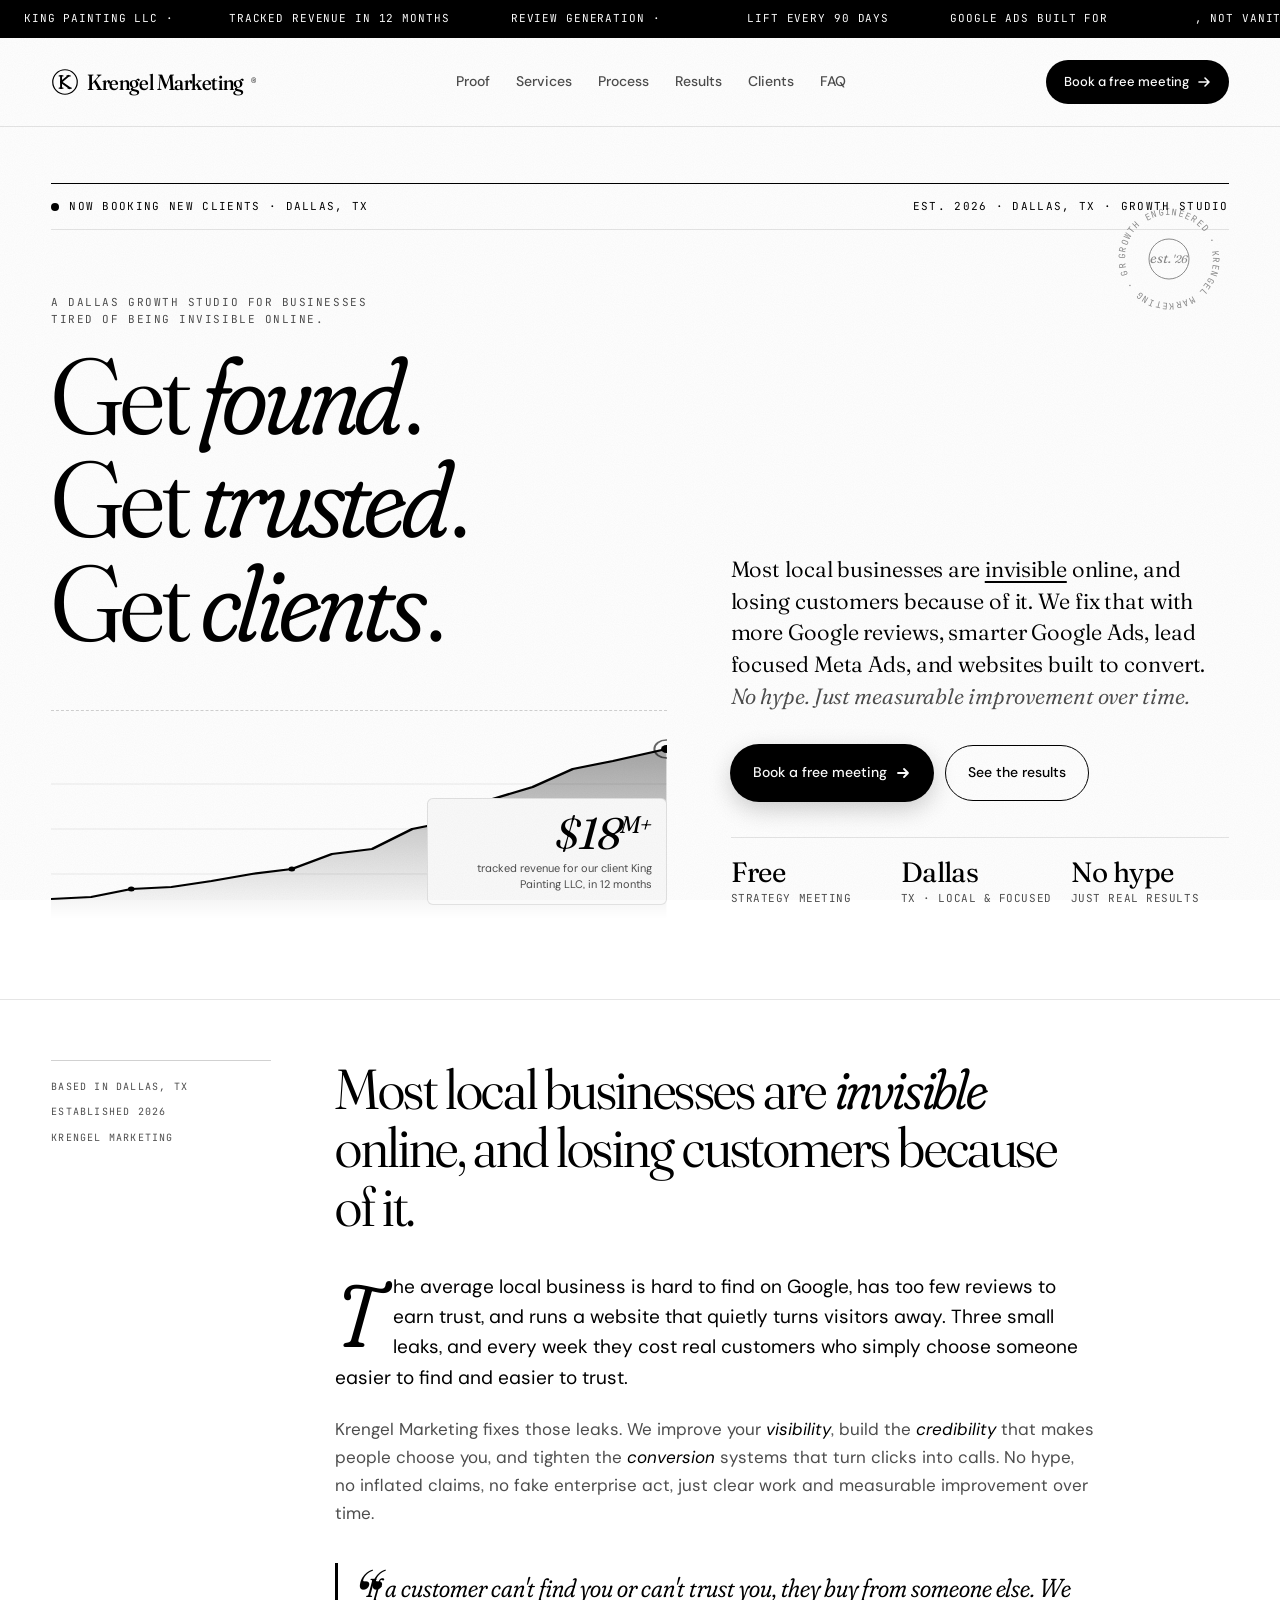
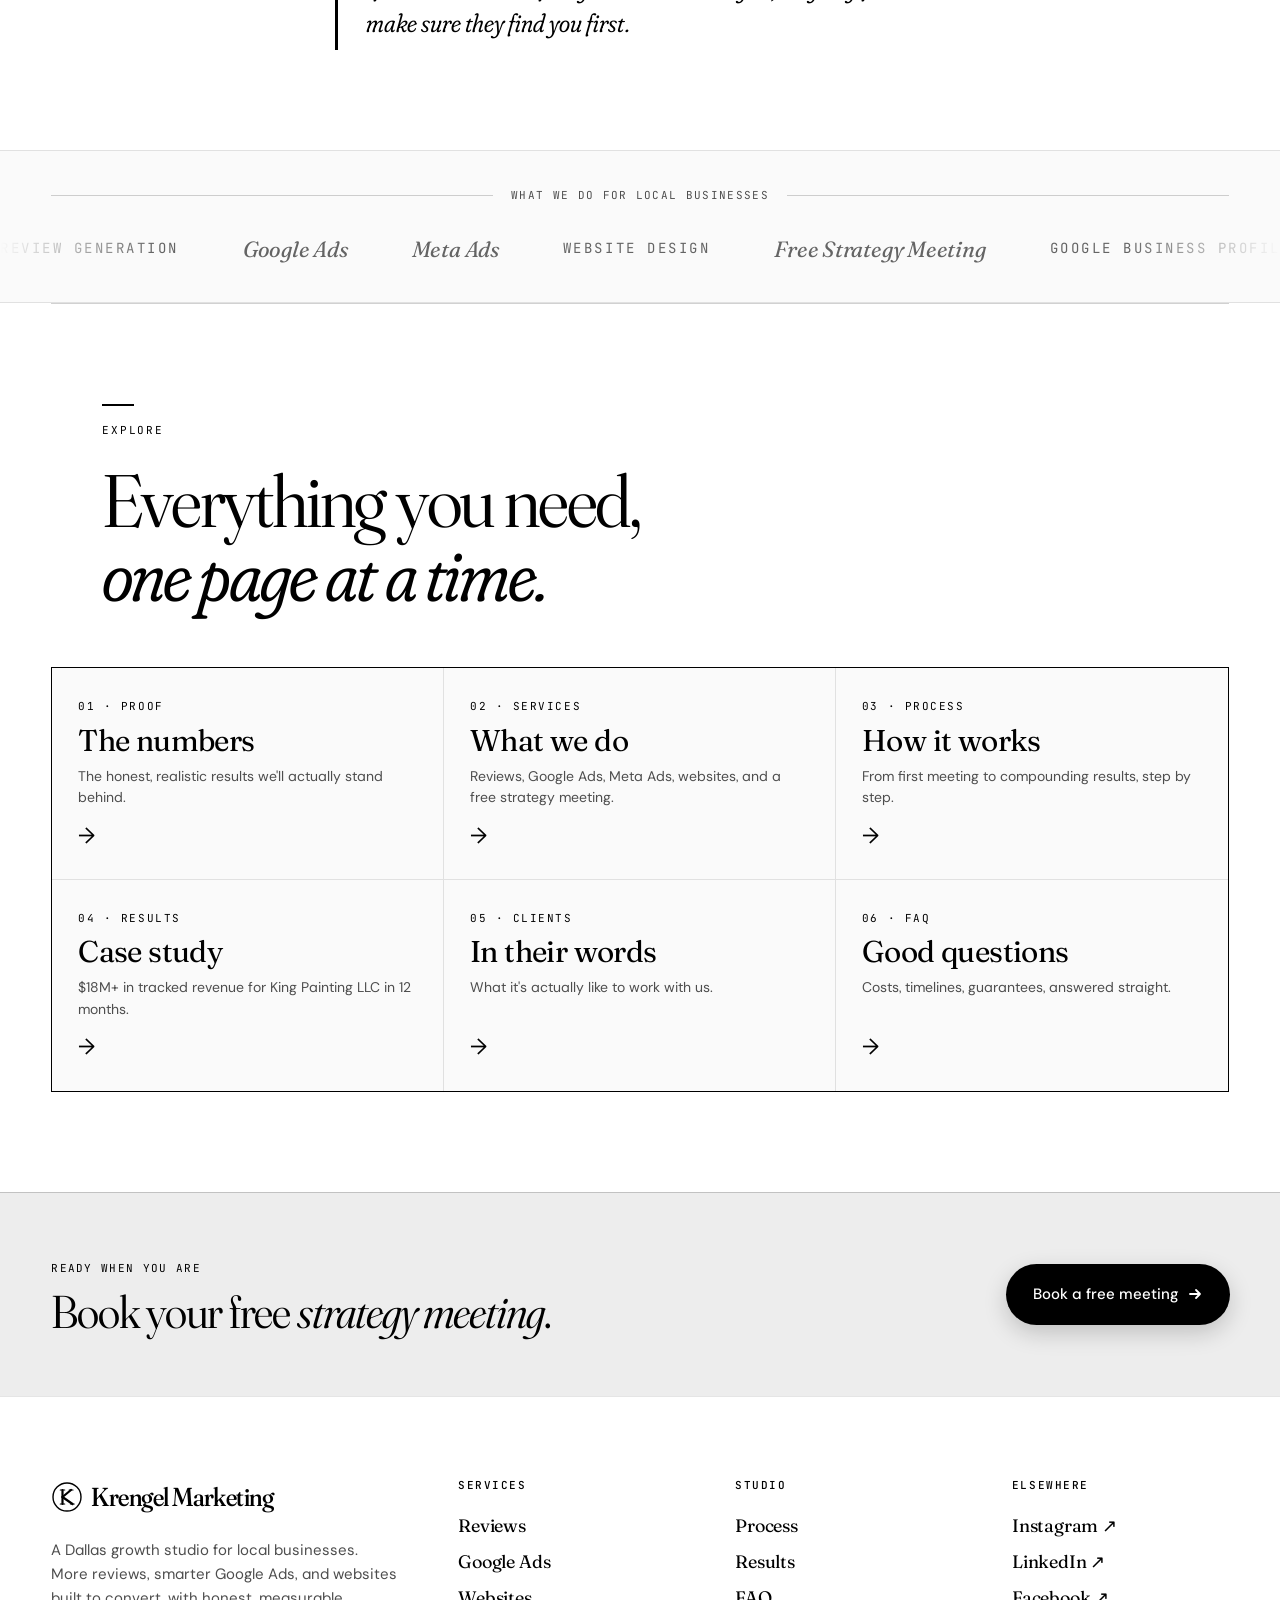
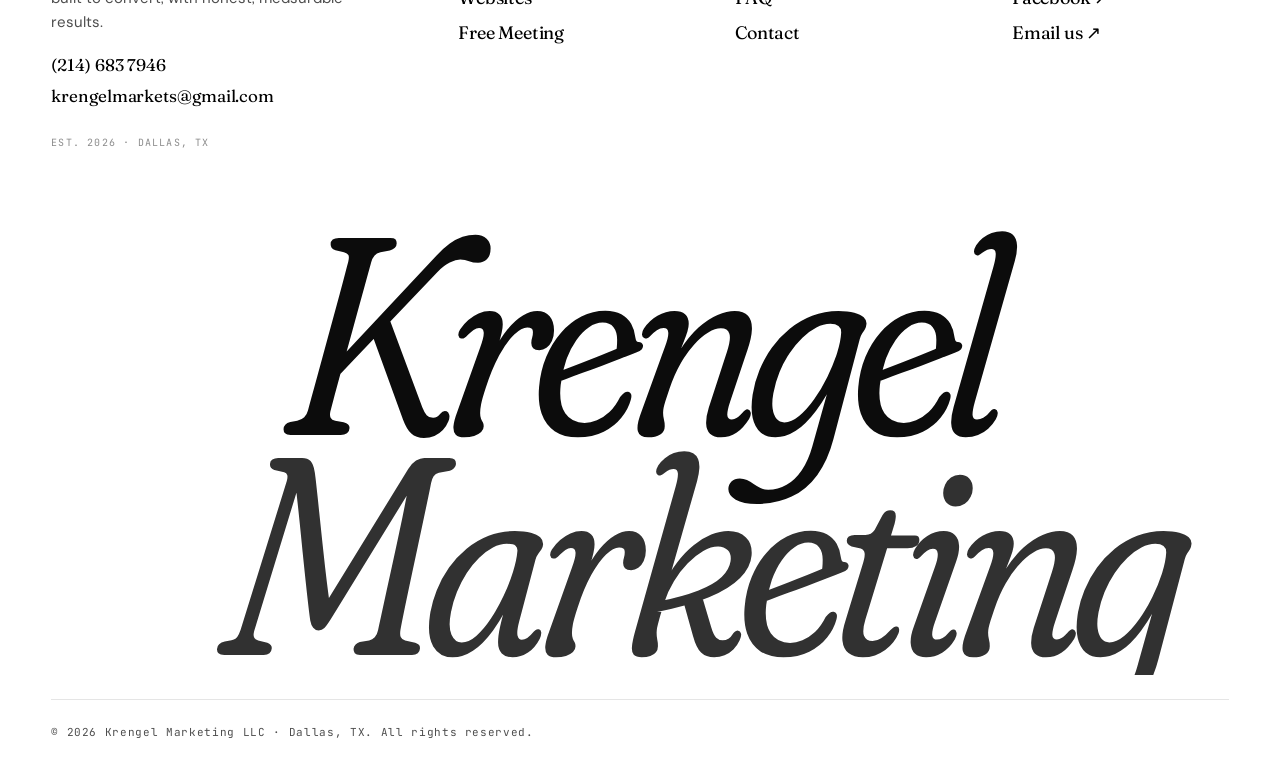
==== commit b9f954b1: "Add Meta Ads service" ====
--- a/index.html
+++ b/index.html
@@ -5,9 +5,9 @@
 <meta name="viewport" content="width=device-width, initial-scale=1.0" />
 <meta name="theme-color" content="#000000" />
 <title>Krengel Marketing · Get found. Get trusted. Get clients.</title>
-<meta name="description" content="Krengel Marketing is a Dallas growth studio for local businesses. More Google reviews, smarter Google Ads, and websites built to convert, with honest, measurable results." />
+<meta name="description" content="Krengel Marketing is a Dallas growth studio for local businesses. More Google reviews, smarter Google Ads, lead focused Meta Ads on Facebook and Instagram, and websites built to convert, with honest, measurable results." />
 <meta property="og:title" content="Krengel Marketing · Get found. Get trusted. Get clients." />
-<meta property="og:description" content="A Dallas growth studio. More reviews, smarter Google Ads, and high converting websites. No hype, just measurable improvement. Free strategy meeting." />
+<meta property="og:description" content="A Dallas growth studio. More reviews, smarter Google Ads, lead focused Meta Ads, and high converting websites. No hype, just measurable improvement. Free strategy meeting." />
 <meta property="og:type" content="website" />
 <link rel="icon" type="image/svg+xml" href="favicon.svg?v=2" />
 <link rel="preconnect" href="https://fonts.googleapis.com">
@@ -72,7 +72,7 @@
       <p class="hero-lede">
         Most local businesses are <u>invisible</u> online, and losing customers
         because of it. We fix that with more Google reviews, smarter Google Ads,
-        and websites built to convert. <span class="lede-em">No hype. Just measurable improvement over time.</span>
+        lead focused Meta Ads, and websites built to convert. <span class="lede-em">No hype. Just measurable improvement over time.</span>
       </p>
 
       <div class="hero-ctas">
@@ -152,6 +152,7 @@
     <div class="logo-track">
       <span class="logo">REVIEW GENERATION</span>
       <span class="logo serif"><em>Google Ads</em></span>
+      <span class="logo serif"><em>Meta Ads</em></span>
       <span class="logo">WEBSITE DESIGN</span>
       <span class="logo serif"><em>Free Strategy Meeting</em></span>
       <span class="logo">GOOGLE BUSINESS PROFILE</span>
@@ -159,6 +160,7 @@
       <span class="logo">DALLAS, TX</span>
       <span class="logo">REVIEW GENERATION</span>
       <span class="logo serif"><em>Google Ads</em></span>
+      <span class="logo serif"><em>Meta Ads</em></span>
       <span class="logo">WEBSITE DESIGN</span>
       <span class="logo serif"><em>Free Strategy Meeting</em></span>
       <span class="logo">GOOGLE BUSINESS PROFILE</span>
@@ -184,7 +186,7 @@
     <a class="explore-card" href="services.html">
       <span class="ec-num">02 · Services</span>
       <h3>What we do</h3>
-      <p>Reviews, Google Ads, websites, and a free strategy meeting.</p>
+      <p>Reviews, Google Ads, Meta Ads, websites, and a free strategy meeting.</p>
       <span class="ec-go" aria-hidden="true">→</span>
     </a>
     <a class="explore-card" href="process.html">
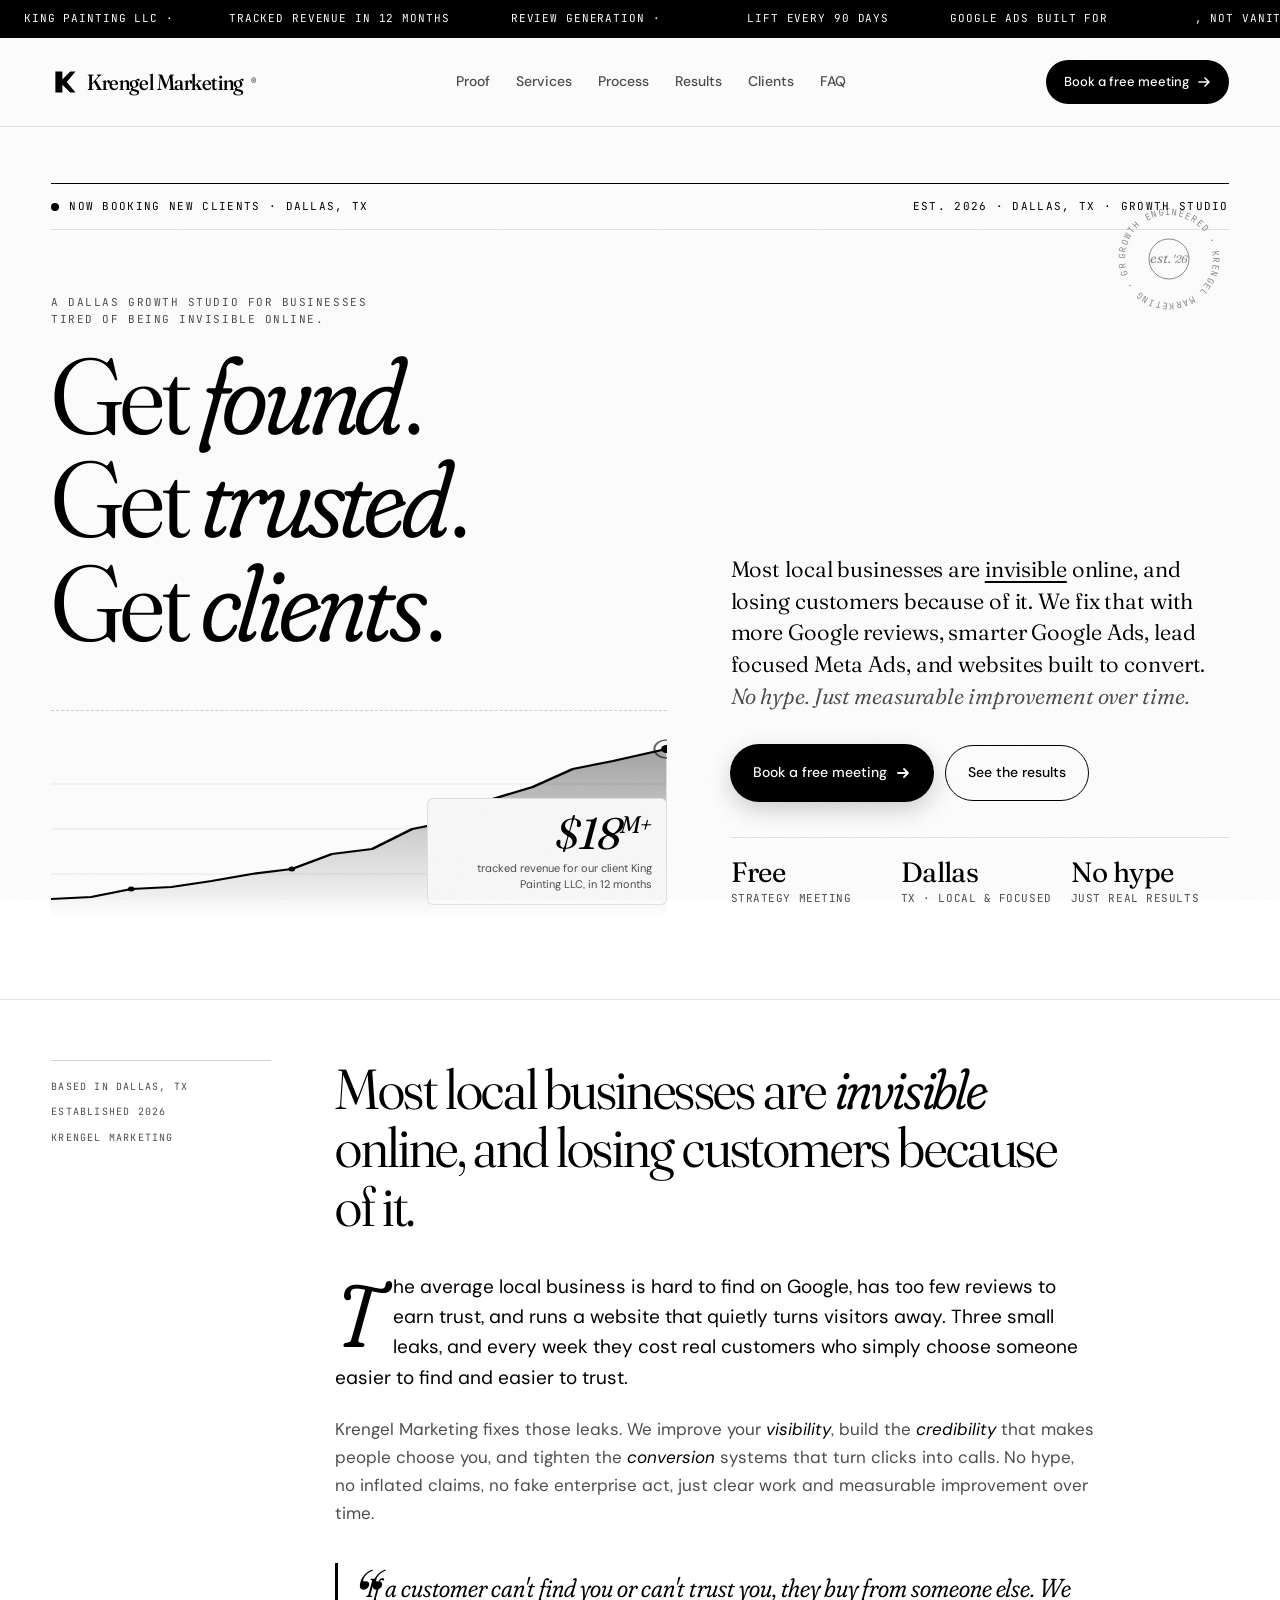
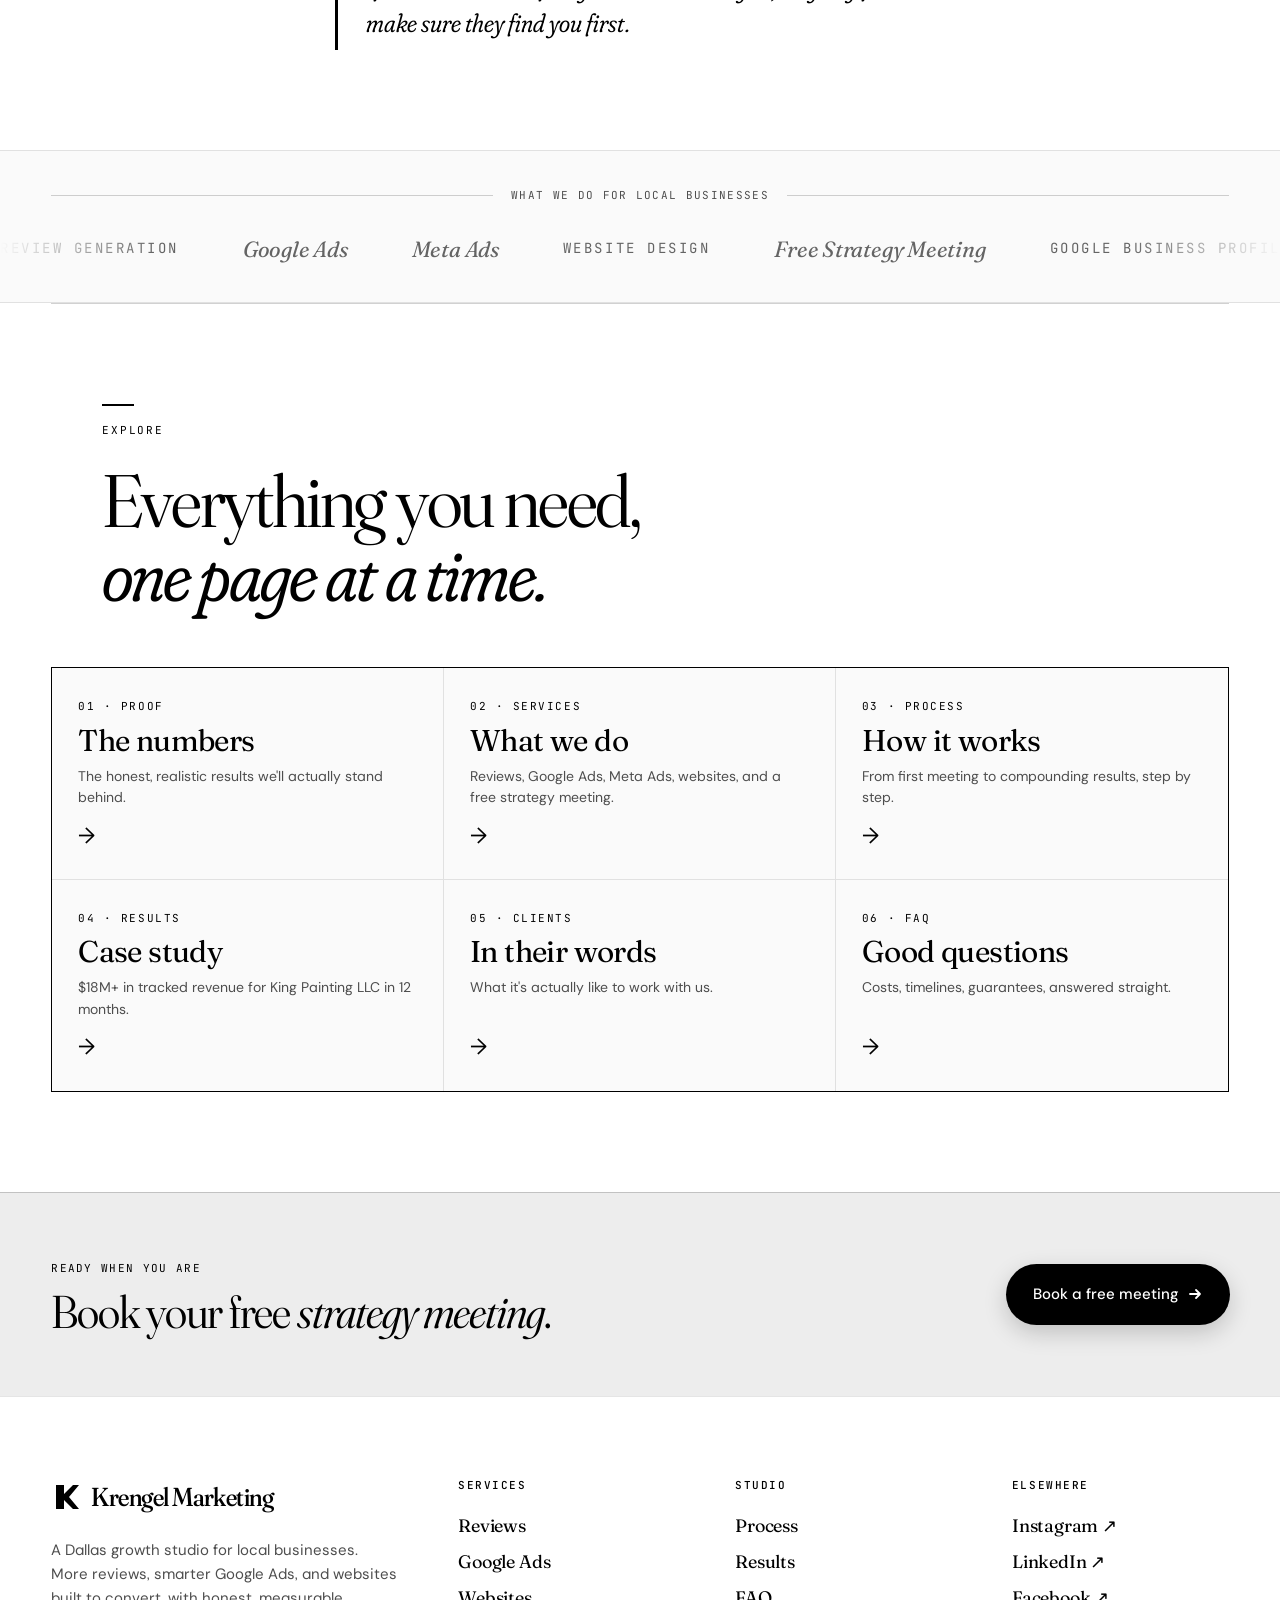
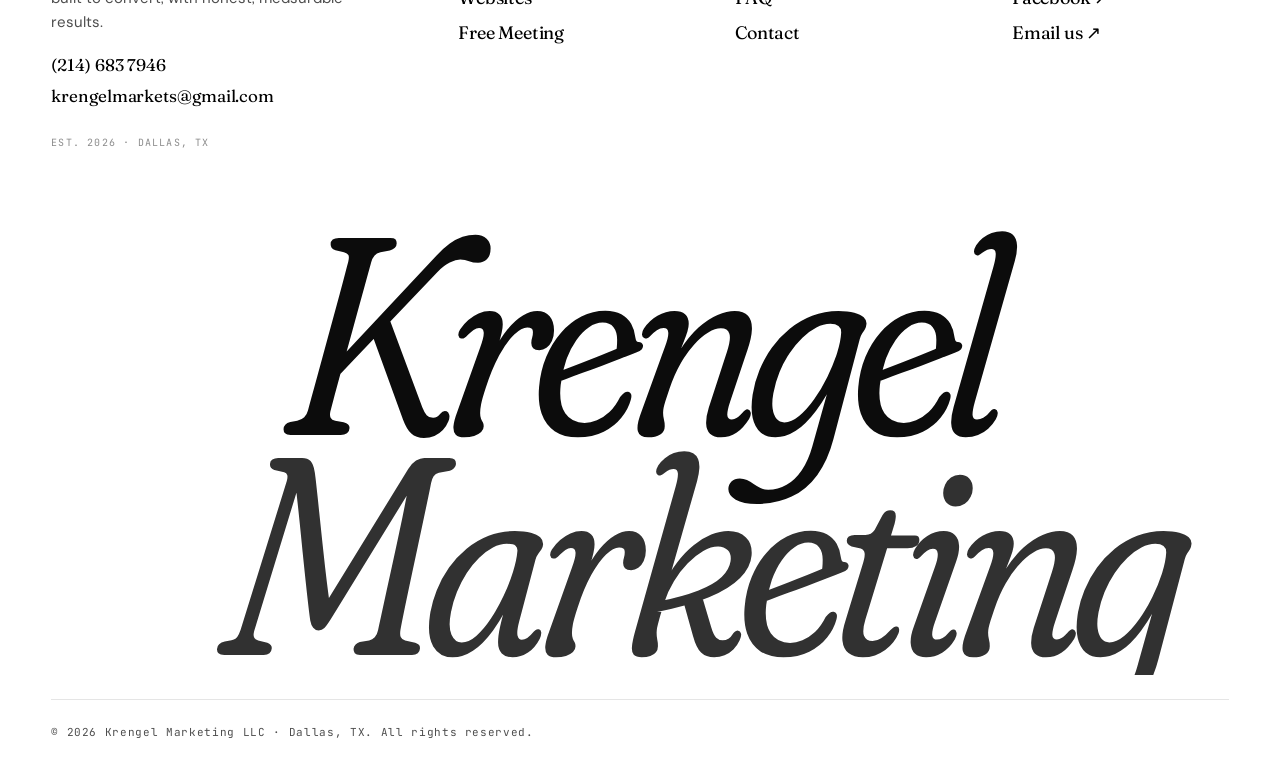
==== commit f05a169d: "Update logo to bold filled K mark" ====
--- a/index.html
+++ b/index.html
@@ -9,7 +9,7 @@
 <meta property="og:title" content="Krengel Marketing · Get found. Get trusted. Get clients." />
 <meta property="og:description" content="A Dallas growth studio. More reviews, smarter Google Ads, lead focused Meta Ads, and high converting websites. No hype, just measurable improvement. Free strategy meeting." />
 <meta property="og:type" content="website" />
-<link rel="icon" type="image/svg+xml" href="favicon.svg?v=2" />
+<link rel="icon" type="image/svg+xml" href="favicon.svg?v=3" />
 <link rel="preconnect" href="https://fonts.googleapis.com">
 <link rel="preconnect" href="https://fonts.gstatic.com" crossorigin>
 <link href="https://fonts.googleapis.com/css2?family=Fraunces:ital,opsz,wght,SOFT@0,9..144,200..900,0..100;1,9..144,200..900,0..100&family=DM+Sans:opsz,wght@9..40,300..700&family=JetBrains+Mono:wght@300..700&display=swap" rel="stylesheet">
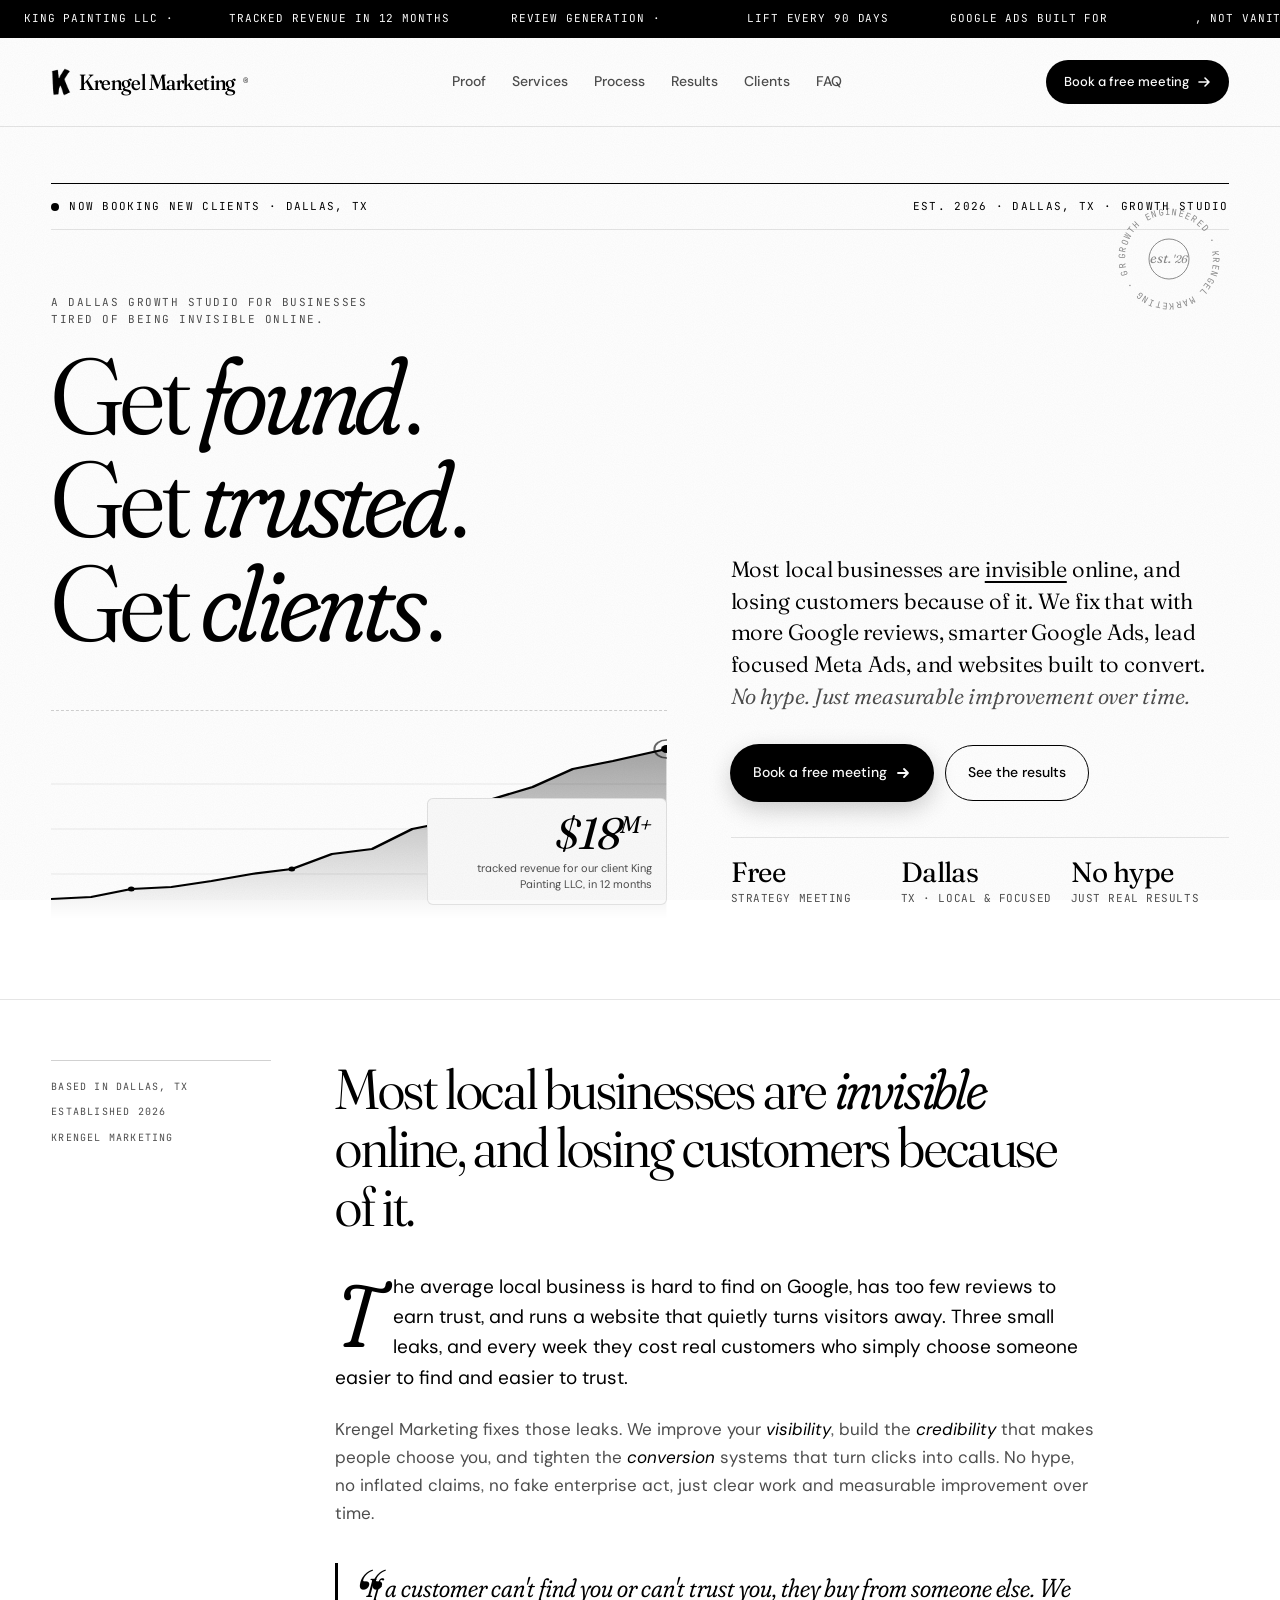
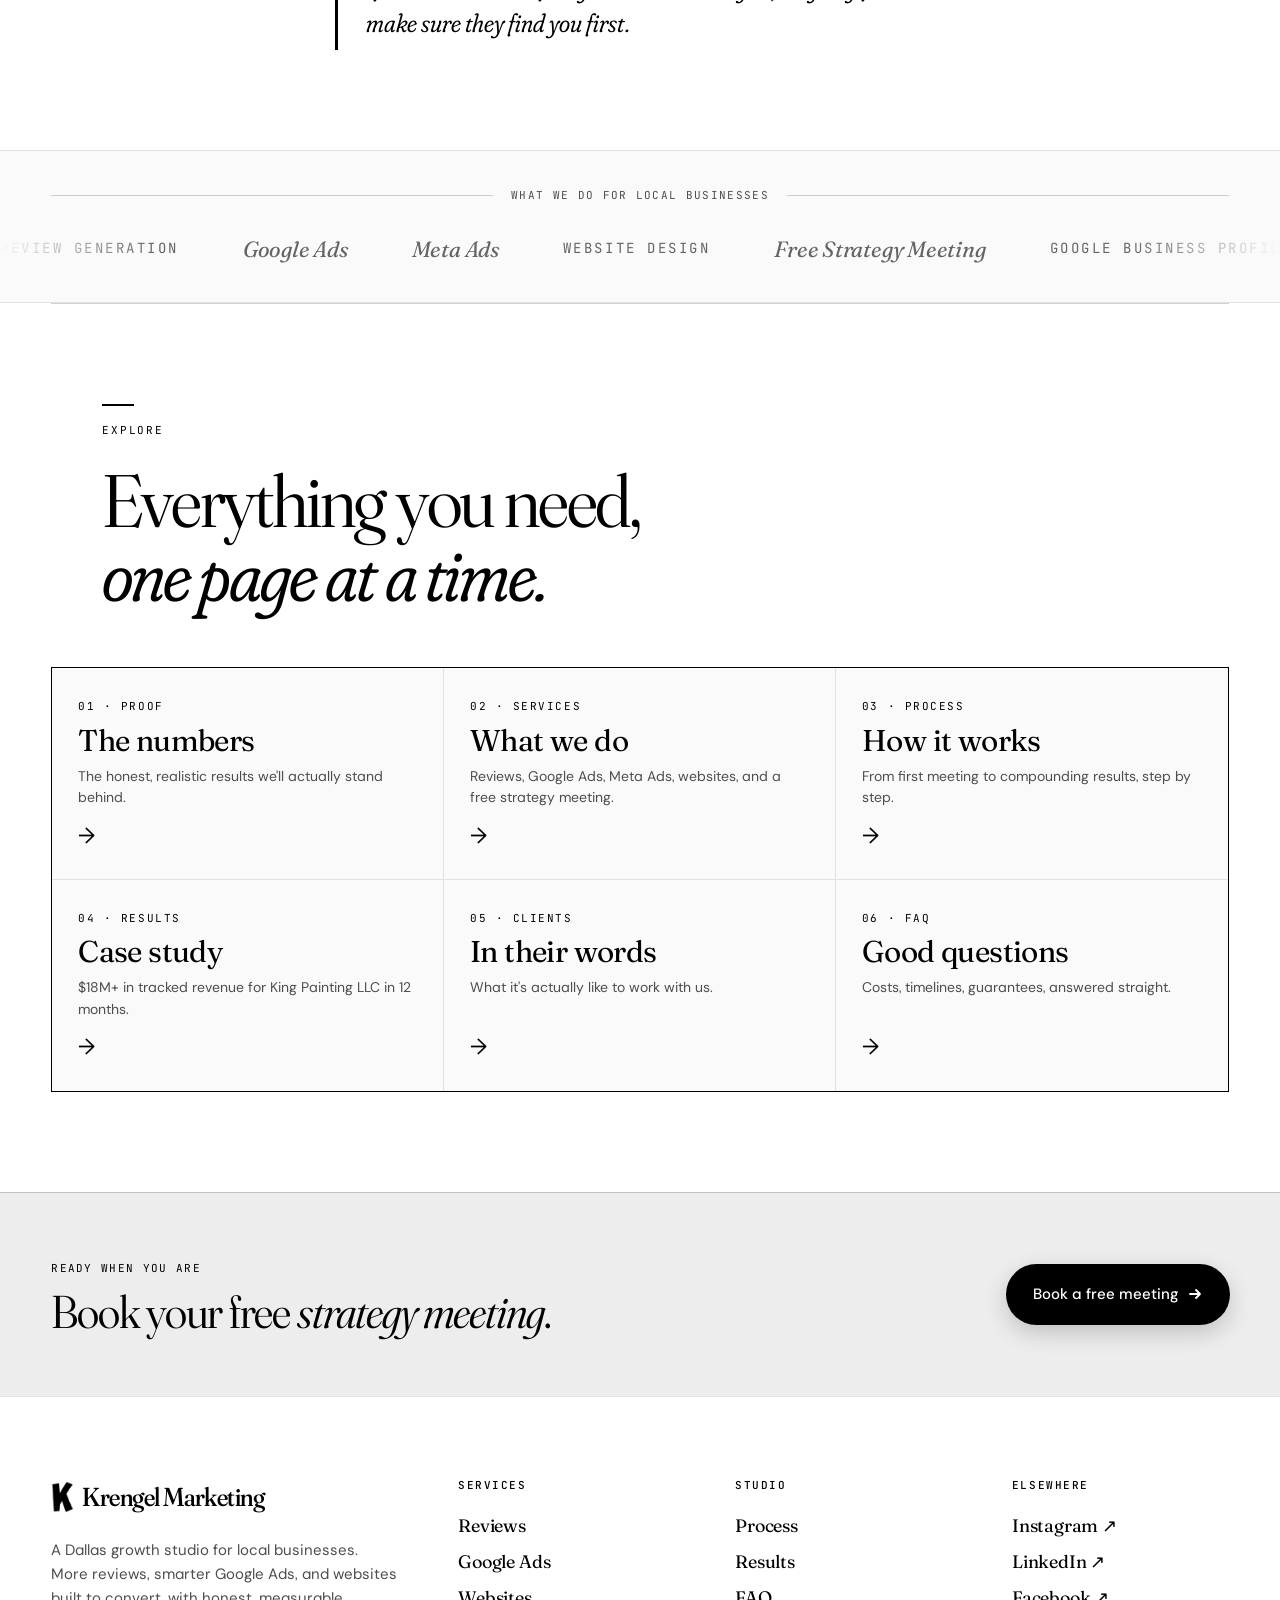
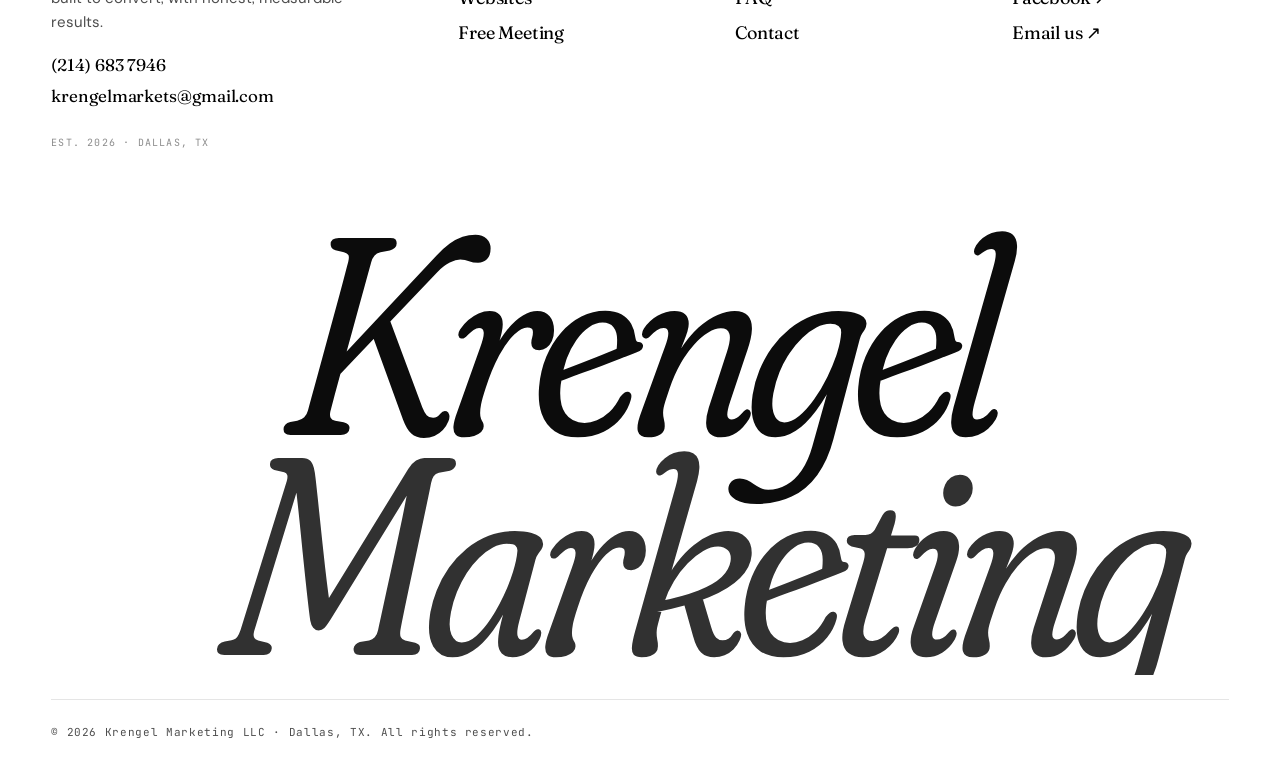
==== commit 321498d4: "Replace logo with the actual K artwork" ====
--- a/index.html
+++ b/index.html
@@ -9,7 +9,7 @@
 <meta property="og:title" content="Krengel Marketing · Get found. Get trusted. Get clients." />
 <meta property="og:description" content="A Dallas growth studio. More reviews, smarter Google Ads, lead focused Meta Ads, and high converting websites. No hype, just measurable improvement. Free strategy meeting." />
 <meta property="og:type" content="website" />
-<link rel="icon" type="image/svg+xml" href="favicon.svg?v=3" />
+<link rel="icon" type="image/png" href="favicon.png?v=4" />
 <link rel="preconnect" href="https://fonts.googleapis.com">
 <link rel="preconnect" href="https://fonts.gstatic.com" crossorigin>
 <link href="https://fonts.googleapis.com/css2?family=Fraunces:ital,opsz,wght,SOFT@0,9..144,200..900,0..100;1,9..144,200..900,0..100&family=DM+Sans:opsz,wght@9..40,300..700&family=JetBrains+Mono:wght@300..700&display=swap" rel="stylesheet">
